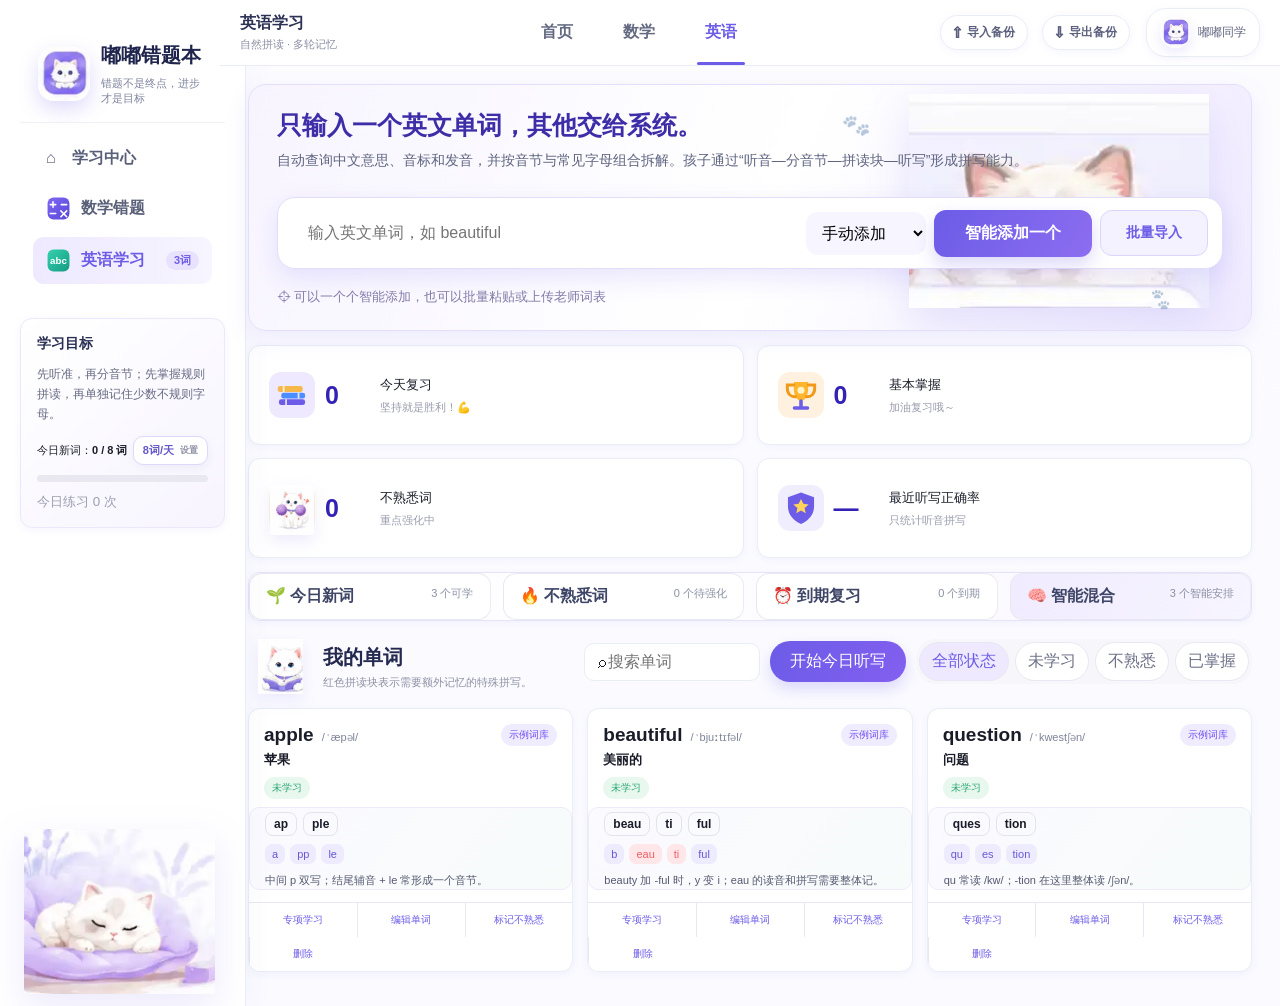
==== english.html @ 7cf71c7b "Load final reliability fixes on English page" ====
<!DOCTYPE html>
<html lang="zh-CN">
<head>
  <meta charset="UTF-8">
  <meta name="viewport" content="width=device-width,initial-scale=1,viewport-fit=cover">
  <meta name="theme-color" content="#6C5CE7">
  <meta name="application-name" content="嘟嘟错题本">
  <meta name="apple-mobile-web-app-capable" content="yes">
  <meta name="apple-mobile-web-app-title" content="嘟嘟错题本">
  <title>嘟嘟错题本 · 英语学习</title>
  <link rel="icon" type="image/svg+xml" href="assets/app-icon.svg">
  <link rel="icon" type="image/png" sizes="512x512" href="assets/app-icon-512.png">
  <link rel="apple-touch-icon" href="apple-touch-icon.png">
  <link rel="manifest" href="site.webmanifest">
  <link rel="stylesheet" href="english.css">
  <link rel="stylesheet" href="brand.css">
  <link rel="stylesheet" href="workflow.css">
  <link rel="stylesheet" href="data-transfer.css">
  <link rel="stylesheet" href="responsive.css">
  <link rel="stylesheet" href="profile.css">
  <link rel="stylesheet" href="reliability.css">
</head>
<body>
<div class="eng-shell">
  <aside class="eng-side">
    <a class="eng-brand" href="index.html"><img src="assets/brand-logo-brand.svg" alt="嘟嘟错题本"><div><h1>嘟嘟错题本</h1><p>错题不是终点，进步才是目标</p></div></a>
    <nav class="module-nav" aria-label="学习模块"><a href="index.html">⌂　学习中心</a><a href="math.html"><img src="assets/icon-math.svg" alt="">数学错题</a><a class="on" href="english.html"><img src="assets/icon-english.svg" alt="">英语学习 <b id="sideCount">0词</b></a></nav>
    <div class="goal"><h3>学习目标</h3><p>先听准，再分音节；先掌握规则拼读，再单独记住少数不规则字母。</p><div class="goal-line"><span>今日新词：<b id="goalProgress">0 / 8 词</b></span><button class="goal-setting-btn" type="button" data-profile-trigger onclick="openProfileSettings()"><b data-english-daily-goal>8词/天</b><small>设置</small></button><input type="hidden" id="dailyLimit" value="8"></div><div class="goal-bar"><i id="todayBar"></i></div><small id="todayProgress">今日练习 0 次</small></div>
    <img class="eng-side-cat" src="assets/cats/side-sleep.svg" alt="陪伴学习的小猫">
  </aside>

  <main class="eng-main">
    <header class="eng-top eng-top-simple">
      <div class="eng-page-title"><b>英语学习</b><span>自然拼读 · 多轮记忆</span></div>
      <nav class="eng-mobile-nav" aria-label="移动端学习模块"><a href="index.html">首页</a><a href="math.html">数学</a><a class="on" href="english.html">英语</a></nav>
      <div class="top-data-tools" aria-label="英语数据管理"><button class="data-tool-btn" type="button" onclick="openEnglishBackupImport()" title="导入英语学习备份"><i>⇧</i><span>导入备份</span></button><button class="data-tool-btn" type="button" onclick="exportEnglishData()" title="导出英语学习备份"><i>⇩</i><span>导出备份</span></button><button class="eng-profile" type="button" data-profile-trigger onclick="openProfileSettings()"><img src="assets/brand-logo-brand.svg" alt=""><span data-user-name>嘟嘟同学</span></button></div>
    </header>

    <div class="eng-content">
      <section class="eng-hero"><div><h2>只输入一个英文单词，其他交给系统。</h2><p>自动查询中文意思、音标和发音，并按音节与常见字母组合拆解。孩子通过“听音—分音节—拼读块—听写”形成拼写能力。</p><div class="eng-add"><input id="wordInput" autocomplete="off" autocapitalize="none" spellcheck="false" placeholder="输入英文单词，如 beautiful" onkeydown="if(event.key==='Enter')lookupWord()"><select id="sourceInput"><option>手动添加</option><option>课本</option><option>老师词表</option><option>英语错题</option></select><button id="lookupBtn" onclick="lookupWord()">智能添加一个</button><button class="batch-open-btn" type="button" onclick="openEnglishBatchImport()">批量导入</button></div><small>⌖ 可以一个个智能添加，也可以批量粘贴或上传老师词表</small></div><img src="assets/cats/english-study.svg" alt="戴耳机学习英语的小猫"></section>
      <section class="eng-stats"><div><strong><img src="assets/icon-books.svg" alt=""></strong><b id="dueCount">0</b><span>今天复习<small>坚持就是胜利！💪</small></span></div><div><strong class="orange"><img src="assets/icon-trophy.svg" alt=""></strong><b id="masteredCount">0</b><span>基本掌握<small>加油复习哦～</small></span></div><div><strong class="star"><img src="assets/cats/cheer.svg" alt=""></strong><b id="weakCount">0</b><span>不熟悉词<small>重点强化中</small></span></div><div><strong class="chart"><img src="assets/icon-shield.svg" alt=""></strong><b id="recentAccuracy">—</b><span>最近听写正确率<small>只统计听音拼写</small></span></div><span hidden id="newCount"></span><span hidden id="streakCount"></span></section>
      <section class="mode-strip"><button onclick="startMode('new')"><b>🌱 今日新词</b><span id="newModeCount">0 个可学</span></button><button onclick="startMode('weak')"><b>🔥 不熟悉词</b><span id="weakModeCount">0 个待强化</span></button><button onclick="startMode('due')"><b>⏰ 到期复习</b><span id="dueModeCount">0 个到期</span></button><button class="mix" onclick="startMode('mix')"><b>🧠 智能混合</b><span id="mixModeCount">智能安排</span></button></section>
      <section class="words-head"><div class="words-title"><img src="assets/cats/cat-book.svg" alt=""><div><h2>我的单词</h2><p>红色拼读块表示需要额外记忆的特殊拼写。</p></div></div><div class="word-tools"><div class="search">⌕<input id="searchInput" placeholder="搜索单词" oninput="render()"></div><button class="dictation" onclick="startMode('mix')">开始今日听写</button><div class="filters"><button class="filter-btn on" onclick="setFilter('all',this)">全部状态</button><button class="filter-btn" onclick="setFilter('new',this)">未学习</button><button class="filter-btn" onclick="setFilter('weak',this)">不熟悉</button><button class="filter-btn" onclick="setFilter('master',this)">已掌握</button></div></div></section>
      <div class="cards" id="wordCards"></div>
    </div>
  </main>
</div>
<div class="lookup" id="lookupSheet" onclick="if(event.target===this)closeLookup()"><section class="sheet"><div class="sheet-head"><h2>自动识别结果</h2><button class="close" aria-label="关闭" onclick="closeLookup()">✕</button></div><div class="sheet-body" id="lookupBody"></div></section></div>
<div class="study" id="studyPage"><div class="study-top"><button class="ghost" onclick="confirmExitStudy()">返回</button><div class="study-title" id="studyTitle">单词学习</div><div class="progress"><i id="progressBar"></i></div><span id="counter"></span></div><div class="study-body"><div class="flash"><div class="phase" id="phaseLabel"></div><div id="activityArea"></div></div></div></div>
<div class="toast" id="toast"></div>
<script src="english-core.js"></script>
<script src="english-actions.js"></script>
<script src="data-transfer.js"></script>
<script src="profile-progress.js"></script>
<script src="reliability.js"></script>
<script src="reliability-fixes.js"></script>
</body>
</html>
---- english.css ----
:root{--purple:#704ff1;--purple2:#9b83ff;--green:#30b889;--green2:#1b9e77;--ink:#25254b;--muted:#898da4;--line:#e8e8f2;--red:#ff6c75;--orange:#f6a23e;--bg:#fbfbff;--font:-apple-system,BlinkMacSystemFont,"SF Pro Text","PingFang SC","Microsoft YaHei",sans-serif}*{box-sizing:border-box}html,body{margin:0;height:100%;font-family:var(--font);color:var(--ink);background:white}button,input,select{font:inherit}.eng-shell{height:100%;display:grid;grid-template-columns:275px 1fr}.eng-side{border-right:1px solid var(--line);padding:22px 20px;position:relative;overflow:hidden}.eng-brand{display:flex;align-items:center;gap:13px;text-decoration:none;color:inherit;padding-bottom:22px;border-bottom:1px solid var(--line)}.eng-brand img{width:58px;height:58px;border-radius:15px}.eng-brand h1{font-size:21px;margin:0}.eng-brand p{font-size:10px;color:var(--muted);margin:7px 0 0}.side-label{font-size:11px;color:#9a9dae;margin:22px 10px 10px}.side-link,.side-sub{display:flex;align-items:center;gap:9px;text-decoration:none;color:#484c68;border-radius:13px;padding:12px 13px;margin-bottom:4px}.side-sub i{width:12px;height:12px;border-radius:50%;background:#7657ef}.side-sub.on{background:linear-gradient(100deg,#f0ecff,#e7e3ff);color:var(--purple);font-weight:700}.side-sub b{margin-left:auto;font-size:11px;font-weight:500}.goal{margin-top:20px;border:1px solid #ebe9f8;border-radius:18px;padding:16px;background:linear-gradient(145deg,#fff,#f7f4ff)}.goal h3{font-size:14px;margin:0 0 8px}.goal p{font-size:12px;line-height:1.65;color:#676b84}.goal-line{display:flex;align-items:center;justify-content:space-between;font-size:11px}.goal-line select{border:0;background:transparent;color:var(--purple);font-size:11px}.goal-bar{height:7px;background:#ebe9f7;border-radius:9px;overflow:hidden;margin:10px 0}.goal-bar i{display:block;height:100%;background:linear-gradient(90deg,var(--purple),#8d6af0)}.goal small{color:#9b9eb0}.eng-side-cat{position:absolute;left:0;bottom:0;width:275px}.eng-main{min-width:0;display:flex;flex-direction:column}.eng-top{height:64px;border-bottom:1px solid var(--line);display:flex;align-items:center;justify-content:space-between;padding:0 28px}.eng-top nav{display:flex;gap:34px;height:100%}.eng-top nav a{display:flex;align-items:center;color:#555975;position:relative}.eng-top nav a.on{color:var(--purple);font-weight:700}.eng-top nav a.on:after{content:"";position:absolute;left:0;right:0;bottom:0;height:3px;background:var(--purple)}.eng-top>div{display:flex;align-items:center;gap:18px;color:#646982;font-size:12px}.eng-top>div>a,.eng-top>div>button,.eng-profile{border:1px solid var(--line);background:white;border-radius:17px;padding:8px 13px;text-decoration:none;color:inherit}.eng-profile{display:flex;align-items:center;gap:7px}.eng-profile img{width:28px;height:28px;border-radius:50%}.eng-content{padding:22px 32px 30px;overflow:auto}.eng-hero{min-height:235px;border:1px solid #dfdbfb;border-radius:17px;background:linear-gradient(110deg,#fbfaff,#f0ecff);padding:28px 35px;position:relative;overflow:hidden}.eng-hero>div{position:relative;z-index:2}.eng-hero h2{color:#3b2fae;font-size:22px;margin:0 0 10px}.eng-hero p{color:#625f8a;font-size:13px;margin:0}.eng-hero>img{position:absolute;right:0;top:0;height:100%;width:37%;object-fit:cover}.eng-add{margin:27px 70px 18px 0;height:72px;background:white;border-radius:18px;box-shadow:0 10px 25px rgba(87,65,179,.12);display:grid;grid-template-columns:1fr 140px 190px;align-items:center;padding:10px 14px}.eng-add input{border:0;outline:0;padding:0 16px;font-size:16px}.eng-add select{border:0;background:#f8f6ff;border-radius:12px;padding:12px}.eng-add button{border:0;background:linear-gradient(90deg,var(--purple),#8b57ec);color:white;border-radius:14px;padding:13px 16px;font-weight:700;font-size:16px}.eng-hero small{color:#78779d}.eng-stats{display:grid;grid-template-columns:repeat(4,1fr);gap:18px;margin:18px 0}.eng-stats>div{border:1px solid var(--line);border-radius:17px;height:100px;display:grid;grid-template-columns:56px 55px 1fr;align-items:center;padding:15px 20px}.eng-stats strong{width:46px;height:46px;border-radius:13px;background:#eeeaff;color:var(--purple);display:grid;place-items:center;font-size:23px}.eng-stats strong.orange{background:#fff2de;color:#ee9a2d}.eng-stats strong.star{background:#fff5dc;color:#ffb630}.eng-stats strong.chart{background:#efecff;color:#7259e9}.eng-stats b{font-size:25px}.eng-stats span{font-size:13px}.eng-stats small{display:block;color:#999cad;margin-top:7px}.mode-strip{display:grid;grid-template-columns:repeat(4,1fr);gap:12px;margin-bottom:18px}.mode-strip button{border:1px solid var(--line);background:white;border-radius:13px;padding:12px 16px;display:flex;justify-content:space-between;color:#52566f}.mode-strip button.mix{background:linear-gradient(90deg,#7354ee,#956ce9);color:white}.mode-strip span{font-size:11px}.words-head{display:flex;align-items:end;justify-content:space-between;margin-bottom:14px}.words-head h2{font-size:20px;margin:0}.words-head p{font-size:11px;color:#8d91a3}.word-tools{display:flex;align-items:center;gap:10px}.search{border:1px solid var(--line);border-radius:16px;padding:8px 13px}.search input{border:0;outline:0;width:140px}.dictation{border:0;background:linear-gradient(90deg,var(--purple),#8d5ce9);color:white;border-radius:17px;padding:10px 20px}.filters{display:flex;gap:6px}.filter-btn{border:1px solid var(--line);background:white;border-radius:15px;padding:8px 12px;color:#6d7188}.filter-btn.on{color:var(--purple);background:#f3efff}.cards{display:grid;grid-template-columns:repeat(4,minmax(245px,1fr));gap:14px}.card{border:1px solid var(--line);border-radius:16px;background:white;overflow:hidden;min-height:248px}.card-head{display:flex;gap:10px;padding:15px 15px 8px}.grow{flex:1}.word{display:inline;font-size:19px;font-weight:780}.phonetic{display:inline;margin-left:8px;color:#7e8398;font-size:11px}.meaning{font-size:13px;font-weight:650;margin-top:5px}.status{display:inline-block;margin-top:8px;padding:4px 8px;border-radius:9px;font-size:10px}.status.new,.status.review{background:#e8f8ef;color:#28a66f}.status.weak{background:#ffe9ec;color:#f25766}.status.master{background:#eeeaff;color:var(--purple)}.source{font-size:10px;color:var(--purple);background:#f0ecff;padding:4px 8px;border-radius:10px;height:max-content}.skill{padding:0 15px}.skill-title{display:none}.syllables{display:flex;gap:6px;margin:4px 0}.syl{border:1px solid #e2e3ec;border-radius:7px;padding:4px 8px;font-size:12px;font-weight:650}.patterns{display:flex;flex-wrap:wrap;gap:5px;margin:8px 0}.pattern{padding:4px 7px;border-radius:7px;background:#eeebff;color:#6559d7;font-size:11px}.pattern.irregular{background:#ffe7e9;color:#f05d66}.tip{font-size:11px;line-height:1.55;color:#555a70}.card-meta{display:none}.mastery-line{display:none}.actions{display:grid;grid-template-columns:1fr 1fr 1fr;border-top:1px solid var(--line);margin-top:12px}.actions button{border:0;background:white;padding:10px 3px;color:#6253d8;font-size:10px}.actions button:nth-child(3){display:none}.actions button+button{border-left:1px solid var(--line)}.empty{grid-column:1/-1;padding:70px;text-align:center;color:#979aaa}.lookup,.study{display:none;position:fixed;inset:0;background:rgba(31,27,63,.36);z-index:100}.lookup.open{display:flex;align-items:flex-end;justify-content:center}.sheet{width:min(720px,100%);max-height:92vh;background:white;border-radius:22px 22px 0 0;overflow:hidden}.sheet-head,.study-top{display:flex;align-items:center;gap:12px;padding:15px 20px;border-bottom:1px solid var(--line)}.sheet-head h2,.study-title{flex:1}.close,.ghost{border:0;background:#f1f1f6;border-radius:10px;padding:8px 12px}.sheet-body{padding:20px;overflow:auto;max-height:82vh}.loading{text-align:center;padding:45px}.spinner{width:34px;height:34px;border:3px solid #eee;border-top-color:var(--purple);border-radius:50%;margin:auto;animation:spin .8s linear infinite}@keyframes spin{to{transform:rotate(360deg)}}.preview-top{display:flex;align-items:start}.preview-word{font-size:35px;font-weight:800}.preview-phon{color:#8c90a2}.audio-btn{margin-left:auto;border:0;background:#eaf8f2;color:var(--green2);border-radius:12px;padding:10px 13px}.field{margin-top:14px}.field label{font-size:12px;color:#777c91;display:block;margin-bottom:6px}.field input{width:100%;border:1px solid var(--line);border-radius:10px;padding:11px}.analysis-box,.train-box{background:#f3faf7;border-radius:14px;padding:14px;margin-top:14px}.analysis-row{margin-top:7px}.warning{background:#fff4df;color:#8d641d;border-radius:10px;padding:11px;margin-top:12px}.save,.primary{border:0;background:linear-gradient(90deg,var(--purple),#8e62e9);color:white;border-radius:12px;padding:12px 18px}.sheet .save{width:100%;margin-top:15px}.study.open{display:flex;flex-direction:column;background:linear-gradient(#fafaff,#f3f1ff)}.progress{height:7px;background:#ecebf4;border-radius:8px;overflow:hidden;max-width:260px;flex:1}.progress i{display:block;height:100%;background:var(--purple)}.study-body{flex:1;display:grid;place-items:center;overflow:auto;padding:20px}.flash{width:min(720px,100%);background:white;border-radius:22px;padding:30px;text-align:center}.phase{color:var(--purple);font-size:12px;font-weight:700}.big-word{font-size:48px;font-weight:800}.study-phon{color:#888da0}.big-meaning{font-size:22px;font-weight:700;margin:10px}.play{border:0;background:#eaf8f2;color:var(--green2);border-radius:13px;padding:11px 15px}.syl-large{display:flex;justify-content:center;gap:8px;margin:18px}.syl-large span,.unit{padding:8px 12px;border-radius:10px;background:#efecff;color:#6355d9;border:0}.choice-grid,.summary-grid{display:grid;grid-template-columns:repeat(2,1fr);gap:10px;margin:20px}.choice{border:1px solid var(--line);background:white;border-radius:12px;padding:13px}.choice.good{background:#e9f8ef}.choice.bad{background:#ffe9eb}.activity-actions{display:flex;justify-content:center;gap:10px;margin-top:16px}.build-target{min-height:55px;border:1px dashed #d7d5eb;border-radius:12px;display:flex;align-items:center;justify-content:center;gap:6px;margin:18px}.unit.used{opacity:.35}.spell-input{width:min(420px,100%);border:1px solid var(--line);border-radius:12px;padding:13px;text-align:center;font-size:20px}.feedback{margin-top:18px;border-radius:13px;padding:14px}.feedback.good{background:#eaf8f0}.feedback.bad{background:#ffecee}.diff{display:flex;justify-content:center;gap:4px;margin:12px}.letter{width:30px;height:34px;border-radius:7px;background:#eaf8f0;display:grid;place-items:center}.letter.bad{background:#ffe5e8;color:#e95560}.summary-item{background:#f7f6ff;border-radius:14px;padding:18px}.summary-item b{display:block;font-size:28px}.toast{position:fixed;left:50%;bottom:28px;transform:translateX(-50%);background:#25243d;color:white;border-radius:20px;padding:10px 17px;opacity:0;pointer-events:none;z-index:200;transition:.2s}.toast.show{opacity:1}@media(max-width:1200px){.eng-shell{grid-template-columns:220px 1fr}.cards{grid-template-columns:repeat(3,1fr)}.eng-stats{grid-template-columns:repeat(2,1fr)}.eng-add{margin-right:0}.mode-strip{grid-template-columns:repeat(2,1fr)}}@media(max-width:780px){.eng-shell{display:block}.eng-side{display:none}.eng-top{padding:0 12px;overflow:auto}.eng-top>div>span,.eng-profile{display:none}.eng-content{padding:12px}.eng-hero{padding:20px;min-height:270px}.eng-hero>img{opacity:.35;width:70%}.eng-add{grid-template-columns:1fr;gap:8px;height:auto;padding:10px;margin-top:20px}.eng-add input,.eng-add select,.eng-add button{padding:12px}.eng-stats,.mode-strip{grid-template-columns:1fr 1fr;gap:8px}.words-head{align-items:flex-start;flex-direction:column}.word-tools{width:100%;flex-wrap:wrap}.cards{grid-template-columns:1fr}.filters{overflow:auto}.filter-btn{white-space:nowrap}}
---- brand.css ----
@import url('brand-core.css');
@import url('brand-home.css');
@import url('brand-math.css');
@import url('brand-english.css');
@import url('responsive.css');
---- workflow.css ----
/* Functional module navigation */
.module-nav{padding:14px 0!important;display:grid;gap:5px}.module-nav a{display:flex!important;align-items:center!important;gap:10px!important;padding:11px 13px!important;border-radius:11px!important;text-decoration:none!important;color:#596078!important;font-weight:700!important}.module-nav a img{width:25px!important;height:25px!important;box-shadow:none!important;border-radius:8px!important}.module-nav a.on{background:linear-gradient(90deg,#eee9ff,#f7f5ff)!important;color:var(--brand)!important}.module-nav a b{margin-left:auto;background:#e8e2ff;color:var(--brand);border-radius:14px;padding:2px 8px;font-size:11px}.eng-side .module-nav{padding:14px 13px!important}.eng-top nav a{text-decoration:none;padding:21px 8px;position:relative}.eng-profile{cursor:default}.eng-top>div{gap:14px!important}

/* Math-only sidebar and page header */
.side-summary{border:1px solid var(--border);border-radius:12px;background:#fff;padding:13px;margin-top:4px;box-shadow:var(--card-shadow)}.side-summary h3{font-size:14px;margin:0 0 6px}.side-summary>p{font-size:11px;color:var(--muted);line-height:1.55;margin:0 0 10px}.side-summary>div{display:flex;justify-content:space-between;font-size:11px;padding-top:7px}.side-summary b{color:var(--brand)}
.page-heading{display:flex;align-items:baseline;gap:12px}.page-heading b{font-size:18px;color:#252a50}.page-heading span{font-size:12px;color:var(--muted)}.top-profile{display:flex;align-items:center;gap:8px;border:1px solid var(--border);background:white;border-radius:20px;padding:6px 13px;font-weight:650}.top-profile img{width:31px;height:31px;border-radius:50%}.mobile-module-nav{display:none}

/* Real quick actions */
.quick-actions{grid-template-columns:repeat(4,1fr) 1.25fr!important}.challenge{display:flex;align-items:center;justify-content:center;gap:8px;text-align:left!important;padding-left:10px!important}.challenge img{position:static!important;width:54px!important;height:54px!important}.challenge b{color:var(--brand);font-size:16px!important}

/* Selectable question cards */
.q-check-wrap{width:19px;height:19px;display:block;position:relative;flex:0 0 auto}.q-check-wrap input{position:absolute;opacity:0}.q-check-wrap span{display:block;width:19px;height:19px;border:1.5px solid #d4d6e4;border-radius:5px;background:#fff}.q-check-wrap input:checked+span{background:var(--brand);border-color:var(--brand)}.q-check-wrap input:checked+span:after{content:'✓';display:grid;place-items:center;color:white;font-size:12px;height:100%}.q-card.selected{border-color:#a899ff!important;box-shadow:0 0 0 3px rgba(108,92,231,.10),var(--module-shadow)!important}.muted-pill{color:#8c90a4!important;background:#f3f4f8!important}.q-answer-preview{background:#f8f7fd;border-radius:9px;padding:8px 10px;color:#666b82;font-size:11px;line-height:1.55;margin:-5px 0 9px}.q-actions button:first-child{font-weight:700}

/* Batch management */
.batch-bar{display:none;grid-template-columns:minmax(170px,1fr) auto 155px auto auto auto auto;gap:8px;align-items:center;border:1px solid #dcd5ff;background:linear-gradient(90deg,#f5f2ff,#fff);border-radius:13px;padding:10px 12px;margin:0 0 13px;box-shadow:var(--card-shadow)}.batch-bar.show{display:grid}.batch-bar>div b,.batch-bar>div span{display:block}.batch-bar>div b{color:var(--brand);font-size:14px}.batch-bar>div span{color:var(--muted);font-size:10px;margin-top:3px}.batch-bar button,.batch-bar select{border:1px solid var(--border);background:white;border-radius:9px;padding:8px 10px;color:#555b75;font-size:11px}.batch-bar .danger{color:var(--danger);border-color:#ffd5d5}.batch-bar .ghost{color:#777b90}

/* Dialogs and paper builder */
.modal header>div h2{margin:0}.modal header>div p{margin:5px 0 0;color:var(--muted);font-size:12px}.compact-modal{width:min(500px,92vw)}.check-label{display:flex!important;align-items:center;gap:9px}.check-label input{width:auto!important;margin:0!important}.paper-source-note{font-size:12px;color:var(--muted);background:#f7f5ff;border-radius:9px;padding:9px;margin-top:12px}.paper-overlay{overflow:auto;align-items:flex-start!important;padding:20px}.paper-shell{width:min(920px,96vw);margin:auto}.paper-actions{position:sticky;top:0;z-index:2;display:flex;justify-content:flex-end;gap:8px;padding:10px;background:rgba(245,243,255,.92);backdrop-filter:blur(12px);border-radius:12px;margin-bottom:10px}.paper-actions button{border:0;border-radius:9px;padding:10px 16px;background:white;color:var(--brand);font-weight:700}.paper-actions button:last-child{background:var(--brand);color:white}.paper-content{background:white;min-height:1120px;padding:58px 70px;box-shadow:0 20px 60px rgba(25,22,55,.2);color:#151515}.paper-title{text-align:center;border-bottom:2px solid #222;padding-bottom:18px}.paper-title h1{font-size:28px;margin:0 0 24px}.paper-title>div{display:flex;justify-content:space-between;font-size:14px}.paper-question-list article{padding:20px 0;page-break-inside:avoid}.paper-question-list h3{font-size:16px;line-height:1.7;margin:0}.paper-question-list small{color:#777}.answer-space{height:96px;border-bottom:1px dashed #bbb}.paper-answers{border-top:2px solid #222;margin-top:24px;padding-top:20px;page-break-before:always}.paper-answers article{padding:10px 0;line-height:1.7}.paper-answers small{display:block;color:#777;margin-left:24px}

@media(max-width:1180px){.batch-bar{grid-template-columns:repeat(3,minmax(0,1fr))}.batch-bar>div{grid-column:1/-1}.batch-bar button,.batch-bar select{width:100%}}
@media(max-width:820px){
  .side{display:none!important}.app-shell{display:block!important}.math-main{margin-left:0!important}.math-top{display:flex!important;justify-content:space-between!important;gap:8px!important}.page-heading span{display:none}.mobile-module-nav{display:flex;align-items:center;gap:3px;background:#f4f1ff;border-radius:18px;padding:3px}.mobile-module-nav a{text-decoration:none;color:#74798f;border-radius:15px;padding:6px 10px;font-size:12px;font-weight:700}.mobile-module-nav a.on{background:white;color:var(--brand);box-shadow:var(--card-shadow)}.top-profile{padding:4px 8px;font-size:0}.top-profile img{width:30px;height:30px}.quick-actions{grid-template-columns:repeat(2,1fr)!important}.batch-bar{grid-template-columns:1fr 1fr}.batch-bar>div{grid-column:1/-1}.paper-content{padding:35px 24px}.paper-title>div{gap:10px;font-size:11px}
  .eng-top nav a{display:block!important;padding:17px 7px!important;font-size:12px!important}.eng-top nav{gap:2px!important}
}
@media print{body.printing-paper .app-shell,body.printing-paper .overlay:not(#paperOverlay),body.printing-paper .paper-actions,body.printing-paper .toast{display:none!important}body.printing-paper #paperOverlay{display:block!important;position:static!important;background:white!important;padding:0!important}body.printing-paper .paper-shell{width:100%!important}body.printing-paper .paper-content{box-shadow:none!important;min-height:auto!important;padding:15mm!important}.paper-question-list article{page-break-inside:avoid}}
---- data-transfer.css ----
/* Local data import, export and batch vocabulary tools */
.top-data-tools{display:flex;align-items:center;gap:8px!important}.top-data-tools .data-tool-btn{display:inline-flex;align-items:center;justify-content:center;gap:6px;border:1px solid var(--border,var(--line))!important;background:#fff!important;color:#5d6180!important;border-radius:999px!important;padding:8px 12px!important;font-size:12px!important;font-weight:700!important;box-shadow:var(--card-shadow,0 3px 10px rgba(50,45,90,.07))!important;cursor:pointer}.top-data-tools .data-tool-btn:hover{color:var(--brand,var(--purple))!important;border-color:#cfc7f7!important;background:#faf8ff!important}.top-data-tools .data-tool-btn i{font-style:normal;font-size:15px;line-height:1}.top-data-tools .top-profile,.top-data-tools .eng-profile{margin-left:2px}.eng-top-simple .eng-page-title{display:flex;flex-direction:column;align-items:flex-start!important;gap:3px!important}.eng-page-title b{font-size:16px;color:#2d3255}.eng-page-title span{font-size:11px;color:#8b8fa4}.eng-mobile-nav{display:none}.eng-add{grid-template-columns:minmax(220px,1fr) 125px 178px 112px!important;gap:8px!important}.eng-add .batch-open-btn{border:1px solid #dcd5fb!important;background:#f5f2ff!important;color:var(--brand,var(--purple))!important;box-shadow:none!important;font-size:14px!important}.eng-add .batch-open-btn:hover{background:#ece7ff!important}.data-overlay{display:none;position:fixed;inset:0;z-index:300;background:rgba(26,22,59,.42);backdrop-filter:blur(7px);align-items:center;justify-content:center;padding:18px}.data-overlay.open{display:flex}.data-modal-open{overflow:hidden}.data-modal{width:min(620px,96vw);max-height:min(88vh,760px);overflow:hidden;background:#fff;border:1px solid #e5e1f7;border-radius:20px;box-shadow:0 28px 90px rgba(35,29,78,.25);display:flex;flex-direction:column}.data-modal>header{display:flex;align-items:flex-start;justify-content:space-between;gap:18px;padding:20px 22px 16px;border-bottom:1px solid #eeeef5}.data-modal h2{margin:0;color:#292e52;font-size:20px}.data-modal header p{margin:5px 0 0;color:#8a8ea3;font-size:12px;line-height:1.55}.data-close{border:0;background:#f2f1f7;color:#666b80;border-radius:10px;width:34px;height:34px;font-size:22px;cursor:pointer}.data-modal-body{padding:20px 22px 22px;overflow:auto}.data-note,.data-format{border:1px solid #e7e2fa;background:linear-gradient(120deg,#fbfaff,#f5f2ff);border-radius:12px;padding:12px 14px;color:#62677f;font-size:12px;line-height:1.65;margin-bottom:14px}.data-note b,.data-format b{color:#454a69}.data-format{display:flex;align-items:center;flex-wrap:wrap;gap:7px}.data-format code{background:#fff;border:1px solid #e4e2ed;border-radius:7px;padding:4px 7px;color:#6154c8;font-family:ui-monospace,SFMono-Regular,Menlo,monospace}.data-file{display:flex;align-items:center;justify-content:space-between;gap:12px;border:1px dashed #cfc6f7;background:#fcfbff;border-radius:13px;padding:15px;margin:12px 0;cursor:pointer;color:#5d6180;font-size:13px;font-weight:700}.data-file input{max-width:245px;font-size:12px}.data-mode{display:grid;grid-template-columns:1fr 1fr;gap:10px;margin:14px 0}.data-mode label{display:flex;align-items:flex-start;gap:9px;border:1px solid #e3e3ed;border-radius:12px;padding:12px;cursor:pointer;background:#fff}.data-mode label:has(input:checked){border-color:#b9abf8;background:#f7f4ff;box-shadow:0 0 0 3px rgba(108,92,231,.07)}.data-mode input{margin-top:3px}.data-mode b,.data-check b{display:block;font-size:13px;color:#404562}.data-mode small,.data-check small{display:block;margin-top:4px;color:#9296a8;font-size:11px;line-height:1.5}.data-status{min-height:40px;border-radius:10px;background:#f5f5f8;color:#777b90;padding:11px 12px;font-size:12px;line-height:1.5}.data-status.error{background:#fff0f1;color:#c74c59}.data-status.warning{background:#fff7e8;color:#8d681f}.data-footer{display:flex;justify-content:flex-end;gap:9px;margin-top:16px}.data-footer button{border-radius:10px;padding:10px 18px;font-size:13px;font-weight:700;cursor:pointer}.data-secondary{border:1px solid #dedee8;background:#fff;color:#686c82}.data-primary{border:0;background:linear-gradient(120deg,var(--brand,var(--purple)),#8a69ef);color:#fff;box-shadow:0 7px 16px rgba(108,92,231,.2)}.data-primary:disabled{opacity:.58;cursor:wait}.batch-textarea{width:100%;resize:vertical;min-height:210px;border:1px solid #dedee9;border-radius:12px;padding:13px;outline:0;font:13px/1.65 ui-monospace,SFMono-Regular,Menlo,"PingFang SC",monospace;color:#3f435e}.batch-textarea:focus{border-color:#ac9cf7;box-shadow:0 0 0 3px rgba(108,92,231,.09)}.data-grid{display:grid;grid-template-columns:1fr 1fr;gap:10px;margin-top:12px}.data-grid label{font-size:11px;color:#7c8096}.data-grid select{display:block;width:100%;margin-top:6px;border:1px solid #dedee9;border-radius:10px;background:#fff;padding:10px;color:#52566e}.data-check{display:flex;align-items:flex-start;gap:9px;margin:14px 0;border:1px solid #e4e0f8;background:#faf8ff;border-radius:12px;padding:12px}.data-check input{margin-top:3px}
@media(max-width:1050px){.eng-add{grid-template-columns:minmax(180px,1fr) 115px 150px 104px!important}.top-data-tools .data-tool-btn{padding:8px 10px!important}}
@media(max-width:820px){.top-data-tools{gap:5px!important}.top-data-tools .data-tool-btn{width:35px;height:35px;padding:0!important;border-radius:10px!important}.top-data-tools .data-tool-btn span{display:none}.top-data-tools .top-profile{font-size:0!important;padding:3px 5px!important}.math-top .page-heading{display:none}.eng-top-simple{padding:0 10px!important;gap:6px}.eng-page-title{display:none!important}.eng-mobile-nav{display:flex;align-items:center;gap:3px;background:#f4f1ff;border-radius:18px;padding:3px}.eng-mobile-nav a{text-decoration:none;color:#74798f;border-radius:15px;padding:6px 9px;font-size:11px;font-weight:700}.eng-mobile-nav a.on{background:#fff;color:var(--brand,var(--purple));box-shadow:0 3px 9px rgba(50,45,90,.08)}.eng-add{grid-template-columns:1fr 1fr!important;height:auto!important;gap:8px!important}.eng-add input,.eng-add select{grid-column:1/-1}.eng-add button{font-size:13px!important;min-height:43px}.data-overlay{padding:8px;align-items:flex-end}.data-modal{width:100%;max-height:92vh;border-radius:18px 18px 0 0}.data-modal>header{padding:17px 17px 13px}.data-modal-body{padding:16px}.data-mode,.data-grid{grid-template-columns:1fr}.data-file{align-items:flex-start;flex-direction:column}.data-file input{max-width:100%;width:100%}.data-footer{position:sticky;bottom:-16px;background:#fff;padding:12px 0 2px}.batch-textarea{min-height:180px}}
---- responsive.css ----
/* Tablet and mobile responsive refinements */
:root{--safe-top:env(safe-area-inset-top,0px);--safe-bottom:env(safe-area-inset-bottom,0px)}
html{-webkit-text-size-adjust:100%}body{overscroll-behavior-y:none}button,a,select,input,textarea{-webkit-tap-highlight-color:transparent}button,a{touch-action:manipulation}

/* ---------- shared tablet ---------- */
@media(max-width:1280px){
  .home-shell{padding:18px 20px 26px}.home-hero{height:225px}.hero-copy{padding-left:48px}.hero-copy h2{font-size:40px}.hero-art{width:58%}
  .subject-grid{grid-template-columns:1fr}.subject-card{height:250px;grid-template-columns:minmax(0,1.35fr) minmax(250px,.65fr)}
  .dashboard{grid-template-columns:1fr 1fr}.recent-card{grid-column:1/-1}.safe-note{margin:16px 0}

  .app-shell{grid-template-columns:215px minmax(0,1fr)}.math-content{padding:18px 20px 28px}.math-top{padding:0 20px}.stat-grid{grid-template-columns:repeat(3,minmax(0,1fr));gap:12px}.quick-actions{grid-template-columns:repeat(2,minmax(0,1fr))!important;height:auto}.quick-actions>button{min-height:70px;border-bottom:1px solid var(--line)}.challenge{min-height:70px;grid-column:1/-1}.filter-row{grid-template-columns:minmax(0,1fr) 130px 130px}.tabs,.search{grid-column:1/-1}.question-grid{grid-template-columns:repeat(2,minmax(0,1fr))}

  .eng-shell{grid-template-columns:220px minmax(0,1fr)}.eng-content{padding:18px 20px 28px}.eng-top{padding:0 20px}.eng-hero{padding:24px 28px}.eng-add{margin-right:0!important;grid-template-columns:minmax(0,1fr) 120px 158px 108px!important}.eng-stats{grid-template-columns:repeat(2,minmax(0,1fr));gap:12px}.cards{grid-template-columns:repeat(3,minmax(0,1fr));gap:12px}.words-head{align-items:flex-start;gap:12px}.word-tools{flex-wrap:wrap;justify-content:flex-end}
}

/* ---------- tablet portrait / compact landscape ---------- */
@media(max-width:1100px){
  .home-header{height:auto;min-height:64px}.brand img{width:54px;height:54px}.brand h1{font-size:24px}.brand p{font-size:12px}.home-hero{height:214px}.hero-feature{transform:scale(.9)}
  .subject-card{grid-template-columns:minmax(0,1.2fr) minmax(235px,.8fr);padding:22px 24px}.dashboard{grid-template-columns:1fr 1fr}.today-card{grid-column:1/-1}

  .side,.eng-side{display:none!important}.app-shell,.eng-shell{display:block!important;height:auto;min-height:100dvh}.math-main,.eng-main{min-height:100dvh}
  .math-top,.eng-top-simple{position:sticky;top:0;z-index:35;height:64px;padding-top:var(--safe-top)!important;background:rgba(255,255,255,.94);backdrop-filter:blur(18px);-webkit-backdrop-filter:blur(18px)}
  .mobile-module-nav,.eng-mobile-nav{display:flex!important;align-items:center;gap:3px;background:#f3f0ff;border-radius:18px;padding:3px;white-space:nowrap}.mobile-module-nav a,.eng-mobile-nav a{text-decoration:none;color:#74798f;border-radius:15px;padding:7px 12px;font-size:12px;font-weight:700}.mobile-module-nav a.on,.eng-mobile-nav a.on{background:#fff;color:var(--brand,var(--purple));box-shadow:0 3px 9px rgba(50,45,90,.09)}
  .math-content,.eng-content{height:auto;overflow:visible}.page-heading span{display:none}.top-profile,.eng-profile{font-size:0;padding:4px 6px!important}.top-profile img,.eng-profile img{width:30px;height:30px}
  .welcome{height:132px;padding-left:28px}.welcome img{width:42%;object-fit:contain}.welcome .speech{display:none}.welcome h2{font-size:20px}
  .filter-row{grid-template-columns:repeat(3,minmax(0,1fr))}.tabs,.search{grid-column:1/-1}.batch-bar.show{grid-template-columns:repeat(3,minmax(0,1fr))}.batch-bar>div{grid-column:1/-1}
  .eng-hero{min-height:220px}.eng-hero>img{width:32%;object-fit:contain}.eng-add{grid-template-columns:minmax(0,1fr) 120px 155px 108px!important}.cards{grid-template-columns:repeat(2,minmax(0,1fr))}.word-tools{width:100%;justify-content:flex-start}.search{flex:1}.search input{width:100%}
}

/* ---------- small tablet ---------- */
@media(max-width:820px){
  .home-shell{padding:12px 14px 22px}.home-header{margin-bottom:10px}.header-actions{gap:10px}.header-actions button{padding:10px 12px}.profile{padding-left:10px}.profile span{display:none}
  .home-hero{height:220px;border-radius:18px}.hero-copy{padding-left:28px;max-width:62%}.hero-copy h2{font-size:34px}.hero-copy p{font-size:15px}.handwrite{margin-top:20px;font-size:15px;letter-spacing:1px}.hero-art{width:65%;opacity:.58;object-fit:contain;object-position:right bottom}.hero-feature{display:none}
  .subject-card{height:auto;min-height:245px;grid-template-columns:minmax(0,1fr) 230px;padding:20px;border-radius:18px}.subject-title h3{font-size:22px}.subject-title p{font-size:13px}.subject-icon{width:62px;height:62px}.chips{margin:18px 0}.mini-preview,.word-preview{height:185px}
  .dashboard{grid-template-columns:1fr;gap:12px}.today-card,.recent-card{grid-column:auto}.dash-card{height:auto;min-height:154px}.safe-note{height:auto;min-height:54px;flex-wrap:wrap;padding:12px 16px}.safe-note span{width:100%;padding-left:40px}.left-cat,.right-cat{display:none}

  .math-top,.eng-top-simple{height:60px!important;padding-left:10px!important;padding-right:10px!important}.page-heading,.eng-page-title{display:none!important}.top-data-tools{margin-left:auto}.top-data-tools .data-tool-btn{width:38px;height:38px;padding:0!important;border-radius:11px!important}.top-data-tools .data-tool-btn span{display:none}.math-content,.eng-content{padding:12px 14px 24px}
  .welcome{height:122px;border-radius:13px;padding-left:20px}.welcome h2{font-size:18px;margin-bottom:7px}.welcome p{font-size:12px;max-width:58%}.welcome img{right:2px;width:42%;height:110%}
  .stat-grid{grid-template-columns:repeat(2,minmax(0,1fr));gap:9px;margin:12px 0}.stat{height:96px;padding:13px 15px}.stat b{font-size:23px}.stat strong{width:40px;height:40px;right:12px;top:27px}.stat-grid .stat:last-child{grid-column:1/-1}
  .quick-actions{grid-template-columns:repeat(2,minmax(0,1fr))!important;border-radius:13px}.quick-actions>button{min-height:68px;padding:8px}.quick-actions span{font-size:12px}.quick-actions small{font-size:10px}.challenge{grid-column:1/-1;min-height:60px}
  .filter-row{grid-template-columns:1fr 1fr;gap:8px;margin:12px 0}.tabs{grid-column:1/-1;width:100%;overflow-x:auto;scrollbar-width:none}.tabs::-webkit-scrollbar{display:none}.tabs button{flex:0 0 auto;min-height:42px;padding:10px 14px}.filter-row select{width:100%;min-height:44px}.search{grid-column:1/-1;min-height:44px}.batch-bar.show{grid-template-columns:1fr 1fr;position:sticky;top:66px;z-index:25}.batch-bar button,.batch-bar select{min-height:42px}.question-grid{grid-template-columns:repeat(2,minmax(0,1fr));gap:9px}.q-card{min-width:0}.q-actions button{min-height:42px}
  .draw-modal{width:100vw;height:100dvh;max-height:none;border-radius:0;padding:10px;padding-top:calc(10px + var(--safe-top));padding-bottom:calc(10px + var(--safe-bottom))}.draw-modal header{gap:8px}.draw-modal header h2{font-size:16px}.draw-modal header div{overflow-x:auto}.draw-modal header button{flex:0 0 auto}.paper-overlay{padding:8px}.paper-content{padding:30px 20px;min-height:900px}.paper-title h1{font-size:22px}

  .eng-hero{min-height:260px;padding:20px;border-radius:15px}.eng-hero h2{font-size:20px;max-width:75%}.eng-hero p{font-size:12px;line-height:1.6;max-width:72%}.eng-hero>img{width:42%;opacity:.52}.eng-add{grid-template-columns:1fr 1fr!important;gap:8px!important;margin-top:18px!important}.eng-add input,.eng-add select{grid-column:1/-1;min-height:46px}.eng-add button{min-height:44px!important}.eng-stats,.mode-strip{grid-template-columns:1fr 1fr;gap:8px}.eng-stats>div{height:88px;padding:12px;grid-template-columns:43px 48px 1fr}.eng-stats strong{width:38px;height:38px}.eng-stats b{font-size:22px}.mode-strip button{min-height:58px;padding:10px 12px;align-items:center}.words-head{flex-direction:column;align-items:stretch}.word-tools{width:100%;gap:8px}.word-tools .search{flex:1 1 180px}.dictation{min-height:42px}.filters{width:100%;overflow-x:auto;scrollbar-width:none;padding-bottom:2px}.filters::-webkit-scrollbar{display:none}.filter-btn{flex:0 0 auto;min-height:40px}.cards{grid-template-columns:repeat(2,minmax(0,1fr));gap:9px}.actions button{min-height:42px}
  .study-top{padding-top:calc(12px + var(--safe-top));min-height:60px}.study-body{padding:12px}.flash{padding:22px 16px;border-radius:18px}.big-word{font-size:40px}.choice-grid,.summary-grid{margin:16px 0}.data-modal{max-height:94dvh}
}

/* ---------- phones ---------- */
@media(max-width:600px){
  body{padding-bottom:var(--safe-bottom)}
  .home-shell{padding:9px 10px 18px}.home-header{min-height:56px}.brand{gap:9px}.brand img{width:43px;height:43px;border-radius:13px}.brand h1{font-size:20px}.brand p{display:none}.header-actions{display:none}
  .home-hero{height:190px;border-radius:16px}.hero-copy{padding:22px 18px;max-width:78%;align-self:flex-start}.hero-copy h2{font-size:29px;letter-spacing:-1px;margin-bottom:9px}.hero-copy p{font-size:13px;line-height:1.55}.handwrite{margin-top:14px;font-size:13px;white-space:nowrap}.hero-art{width:72%;height:78%;opacity:.38}
  .subject-grid{gap:10px;margin-top:10px}.subject-card{display:block;min-height:0;padding:17px;border-radius:16px}.subject-title{gap:13px}.subject-icon{width:52px;height:52px;border-radius:15px;flex:0 0 auto}.subject-title h3{font-size:20px;margin:3px 0 5px}.subject-title p{font-size:12px;line-height:1.55}.chips{gap:5px;margin:14px 0}.chips span{font-size:10px;padding:5px 7px}.subject-card button{width:100%;min-height:44px;padding:11px;font-size:14px}.mini-preview,.word-preview{display:none}
  .dashboard{margin-top:10px}.dash-card{padding:15px;border-radius:16px}.today-values>div{padding:13px}.today-values b{font-size:27px}.progress-body{gap:14px}.ring{width:96px;height:96px}.legend p{font-size:12px}.recent-row{grid-template-columns:27px 42px minmax(0,1fr);gap:4px}.recent-row time{display:none}.safe-note{margin-top:10px;font-size:11px}.safe-note span{padding-left:0}

  .mobile-module-nav a,.eng-mobile-nav a{padding:7px 9px;font-size:11px}.top-data-tools .top-profile,.top-data-tools .eng-profile{display:none}.math-content,.eng-content{padding:9px 10px 20px}
  .welcome{height:112px;padding:16px}.welcome h2{font-size:16px;max-width:68%}.welcome p{font-size:11px;line-height:1.5;max-width:64%}.welcome img{width:46%;opacity:.72}
  .stat-grid{gap:7px}.stat{height:88px;padding:11px 12px}.stat span,.stat em{font-size:10px}.stat b{font-size:21px;margin:6px 0}.stat strong{width:34px;height:34px;right:10px;top:26px}.quick-actions>button{min-height:64px;gap:7px}.quick-actions b{font-size:17px}.quick-actions span{font-size:11px}.challenge{padding:6px!important}.challenge img{width:42px!important;height:42px!important}
  .filter-row{grid-template-columns:1fr}.filter-row select,.search{grid-column:1/-1}.tabs button{padding:9px 12px;font-size:11px}.batch-bar.show{grid-template-columns:1fr;top:62px;padding:9px}.batch-bar>div,.batch-bar button,.batch-bar select{grid-column:1/-1}.batch-bar>div span{display:none}.question-grid{grid-template-columns:1fr}.q-card{min-height:165px;padding:13px}.q-text{font-size:13px;margin:11px 0}.q-actions{margin:10px -13px -13px}.paper-content{padding:24px 15px}.paper-title>div{flex-wrap:wrap}.paper-question-list h3{font-size:14px}.answer-space{height:78px}
  .overlay:not(.paper-overlay){align-items:flex-end}.modal{width:100%;max-height:92dvh;border-radius:18px 18px 0 0;padding:17px;padding-bottom:calc(17px + var(--safe-bottom))}.modal header{position:sticky;top:-17px;background:#fff;z-index:2;padding-top:2px}.two{grid-template-columns:1fr}.modal input,.modal textarea,.modal select{font-size:16px}

  .eng-hero{min-height:300px;padding:17px}.eng-hero h2{font-size:18px;max-width:76%}.eng-hero p{max-width:78%;font-size:11px}.eng-hero>img{width:53%;height:54%;top:0;right:-8px;opacity:.42}.eng-add{margin-top:14px!important;padding:8px!important}.eng-add input,.eng-add select{font-size:16px}.eng-add button{font-size:12px!important;padding:10px 7px!important}.eng-hero small{font-size:10px;line-height:1.45;display:block}
  .eng-stats{grid-template-columns:1fr 1fr}.eng-stats>div{height:80px;grid-template-columns:38px 42px 1fr;padding:9px}.eng-stats strong{width:34px;height:34px}.eng-stats b{font-size:19px}.eng-stats span{font-size:11px}.eng-stats small{display:none}.mode-strip{grid-template-columns:1fr 1fr}.mode-strip button{display:block;text-align:left;min-height:62px}.mode-strip b,.mode-strip span{display:block}.mode-strip span{margin-top:6px}.words-title img{width:42px!important;height:42px!important}.words-head h2{font-size:18px}.words-head p{font-size:10px}.word-tools .search{flex-basis:100%}.dictation{width:100%}.cards{grid-template-columns:1fr}.card{min-height:230px}.big-word{font-size:36px}.big-meaning{font-size:19px}.choice-grid,.summary-grid{grid-template-columns:1fr;gap:8px}.activity-actions{flex-wrap:wrap}.activity-actions button{min-height:44px;flex:1}.build-target{margin:14px 0}.spell-input{font-size:18px}
  .data-overlay{padding:0}.data-modal{border-radius:18px 18px 0 0;max-height:94dvh}.data-modal>header{padding:15px}.data-modal-body{padding:14px}.data-footer button{flex:1;min-height:44px}.batch-textarea{font-size:16px;min-height:160px}
}

/* short landscape phones */
@media(max-height:520px) and (orientation:landscape){
  .math-top,.eng-top-simple{height:52px!important}.math-content,.eng-content{padding-top:8px}.welcome,.eng-hero{display:none}.stat-grid,.eng-stats{margin-top:6px}.study-body{display:block;padding:8px}.flash{margin:auto;padding:16px;max-width:760px}.big-word{font-size:32px}.syl-large{margin:10px}.data-modal{max-height:100dvh;border-radius:0}
}
---- profile.css ----
/* Shared editable learner profile */
[data-profile-trigger]{cursor:pointer;appearance:none;-webkit-appearance:none;font:inherit}
button.profile,button.top-profile,button.eng-profile{color:inherit}
button.profile{border:0;background:transparent}
button.top-profile,button.eng-profile{border:1px solid var(--border,var(--line));background:#fff}
[data-profile-trigger]:hover{box-shadow:0 6px 18px rgba(70,55,140,.12)!important;transform:translateY(-1px)}
[data-profile-trigger]:focus-visible{outline:3px solid rgba(108,92,231,.22);outline-offset:2px}
.goal-setting-btn{display:inline-flex;align-items:center;gap:6px;border:1px solid #ded8fb;background:#fff;color:#6256c8;border-radius:10px;padding:6px 9px;font-size:11px;font-weight:750;white-space:nowrap;box-shadow:0 3px 10px rgba(50,45,90,.06)}.goal-setting-btn small{font-size:9px;color:#9294a8;font-weight:600}.goal-setting-btn:hover{background:#f8f6ff;border-color:#bfb3f8}
.profile-overlay{display:none;position:fixed;inset:0;z-index:420;background:rgba(26,22,59,.44);backdrop-filter:blur(8px);align-items:center;justify-content:center;padding:18px}.profile-overlay.open{display:flex}.profile-modal-open{overflow:hidden}.profile-modal{width:min(560px,96vw);max-height:90dvh;overflow:hidden;background:#fff;border:1px solid #e5e1f7;border-radius:21px;box-shadow:0 28px 90px rgba(35,29,78,.25)}.profile-modal>header{display:flex;align-items:flex-start;justify-content:space-between;gap:16px;padding:20px 22px 15px;border-bottom:1px solid #eeeef5}.profile-modal h2{margin:0;color:#292e52;font-size:20px}.profile-modal header p{margin:5px 0 0;color:#8a8ea3;font-size:12px}.profile-close{width:34px;height:34px;border:0;border-radius:10px;background:#f2f1f7;color:#666b80;font-size:22px}.profile-body{padding:20px 22px 22px;display:grid;gap:15px}.profile-body label{display:block;color:#5d6178;font-size:12px;font-weight:700}.profile-body input,.profile-body select{display:block;width:100%;margin-top:7px;border:1px solid #dedee9;border-radius:11px;background:#fff;padding:12px 13px;color:#343951;font-size:15px;outline:0}.profile-body input:focus,.profile-body select:focus{border-color:#aa9bf5;box-shadow:0 0 0 3px rgba(108,92,231,.09)}.profile-goal-grid{display:grid;grid-template-columns:1fr 1fr;gap:12px}.profile-number{display:grid;grid-template-columns:1fr auto;align-items:center;gap:10px}.profile-number span{margin-top:7px;color:#85899d;font-weight:500}.profile-note{background:#f7f4ff;border:1px solid #e7e1fb;border-radius:11px;padding:11px 12px;color:#73778d;font-size:11px;line-height:1.6}.profile-save{border:0;border-radius:12px;background:linear-gradient(120deg,#6c5ce7,#8c68ef);color:#fff;padding:12px 18px;font-weight:750;font-size:14px;box-shadow:0 8px 18px rgba(108,92,231,.22)}
@media(max-width:680px){.profile-overlay{padding:0;align-items:flex-end}.profile-modal{width:100%;max-height:92dvh;border-radius:19px 19px 0 0;padding-bottom:env(safe-area-inset-bottom,0)}.profile-modal>header{padding:17px}.profile-body{padding:17px}.profile-goal-grid{grid-template-columns:1fr}.top-data-tools .top-profile,.top-data-tools .eng-profile{display:flex!important;width:38px;height:38px;padding:3px!important;justify-content:center}.top-data-tools .top-profile img,.top-data-tools .eng-profile img{width:30px;height:30px}.home-header .header-actions{display:flex!important;margin-left:auto}.home-header .header-actions>button:first-child{display:none}.home-header .profile{padding:0;border:0}.home-header .profile span{display:none}.home-header .profile img{width:40px;height:40px}}
---- reliability.css ----
.complete-backup{border:1px solid #e5e0fb;background:#faf8ff;border-radius:13px;padding:13px}.complete-backup>div:first-child{display:flex;justify-content:space-between;gap:12px;align-items:center}.complete-backup span,.complete-backup p{font-size:11px;color:#7d8196}.complete-backup p{margin:9px 0 0}.backup-actions{display:flex;gap:8px;margin-top:10px}.backup-actions button,.backup-actions label{flex:1;border:1px solid #dcd5fb;background:#fff;color:#6758ca;border-radius:10px;padding:10px;text-align:center;font-size:12px;font-weight:700;cursor:pointer}.backup-actions input{display:none}.clear-all-data{width:100%;margin-top:8px;border:1px solid #f2cccc;background:#fff7f7;color:#c34d4d;border-radius:10px;padding:9px;font-size:11px;font-weight:700}.undo-bar{position:fixed;left:50%;bottom:24px;transform:translate(-50%,30px);z-index:9999;background:#24263d;color:#fff;border-radius:14px;padding:12px 14px;display:flex;align-items:center;gap:18px;opacity:0;pointer-events:none;transition:.2s;box-shadow:0 16px 40px rgba(0,0,0,.25)}.undo-bar.show{opacity:1;transform:translate(-50%,0);pointer-events:auto}.undo-bar button{border:0;background:#8e79f4;color:#fff;border-radius:9px;padding:7px 12px;font-weight:700}.formula-toolbar{display:flex;flex-wrap:wrap;gap:6px;margin-top:8px}.formula-toolbar button{border:1px solid #ded9f5;background:#f8f6ff;color:#5549af;border-radius:8px;min-width:34px;height:32px}.paper-grade{display:flex;align-items:center;gap:14px;margin-top:18px;padding:10px 12px;border:1px solid #e6e3f4;border-radius:10px;background:#faf9ff;font-size:12px}.paper-grade span{font-weight:700}.paper-grade label{display:flex;align-items:center;gap:4px}.finish-paper{background:#22a98c!important;color:#fff!important}.word-edit-overlay{display:none}.word-edit-overlay.open{display:flex}.word-edit-overlay .modal{max-height:90dvh;overflow:auto}.edit-word{color:#16a184!important}.q-meta{flex-wrap:wrap}.complete-backup+.profile-save{margin-top:0}.q-actions button{min-height:36px}.paper-actions{flex-wrap:wrap}.paper-actions .finish-paper{margin-left:auto}@media print{.paper-grade,.paper-actions{display:none!important}}@media(max-width:680px){.backup-actions{flex-direction:column}.undo-bar{width:calc(100% - 24px);bottom:calc(12px + env(safe-area-inset-bottom));justify-content:space-between}.paper-grade{align-items:flex-start;flex-wrap:wrap}.paper-grade span{width:100%}.paper-actions .finish-paper{margin-left:0;width:100%}}.hero-art{content:url("assets/cats/home-study.svg")!important}.left-cat,.side-cat,.eng-side-cat{content:url("assets/cats/side-sleep.svg")!important}.right-cat,.challenge img,.eng-stats strong.star img{content:url("assets/cats/cheer.svg")!important}.welcome img{content:url("assets/cats/math-banner.svg")!important}.eng-hero>img{content:url("assets/cats/english-study.svg")!important}.words-title>img{content:url("assets/cats/cat-book.svg")!important}
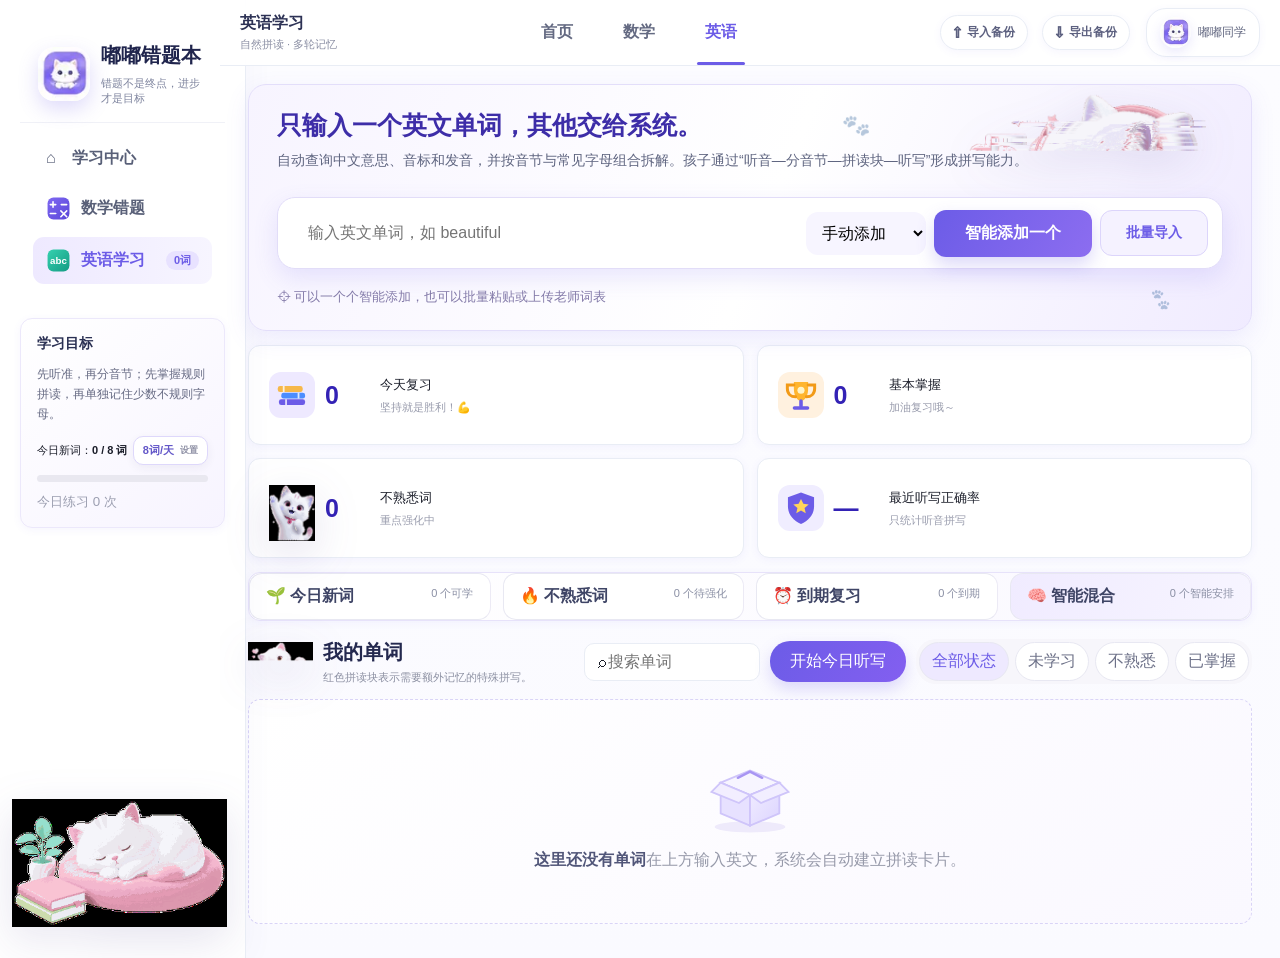
==== commit 02147a4b: "Use transparent PNG illustrations and refine responsive integration" ====
--- a/english.html
+++ b/english.html
@@ -19,6 +19,7 @@
   <link rel="stylesheet" href="responsive.css">
   <link rel="stylesheet" href="profile.css">
   <link rel="stylesheet" href="reliability.css">
+  <link rel="stylesheet" href="asset-polish.css">
 </head>
 <body>
 <div class="eng-shell">
@@ -26,7 +27,7 @@
     <a class="eng-brand" href="index.html"><img src="assets/brand-logo-brand.svg" alt="嘟嘟错题本"><div><h1>嘟嘟错题本</h1><p>错题不是终点，进步才是目标</p></div></a>
     <nav class="module-nav" aria-label="学习模块"><a href="index.html">⌂　学习中心</a><a href="math.html"><img src="assets/icon-math.svg" alt="">数学错题</a><a class="on" href="english.html"><img src="assets/icon-english.svg" alt="">英语学习 <b id="sideCount">0词</b></a></nav>
     <div class="goal"><h3>学习目标</h3><p>先听准，再分音节；先掌握规则拼读，再单独记住少数不规则字母。</p><div class="goal-line"><span>今日新词：<b id="goalProgress">0 / 8 词</b></span><button class="goal-setting-btn" type="button" data-profile-trigger onclick="openProfileSettings()"><b data-english-daily-goal>8词/天</b><small>设置</small></button><input type="hidden" id="dailyLimit" value="8"></div><div class="goal-bar"><i id="todayBar"></i></div><small id="todayProgress">今日练习 0 次</small></div>
-    <img class="eng-side-cat" src="assets/cats/side-sleep.svg" alt="陪伴学习的小猫">
+    <img class="eng-side-cat" src="assets/cats/side-sleep.png" alt="陪伴学习的小猫" width="320" height="190" loading="lazy" decoding="async">
   </aside>
 
   <main class="eng-main">
@@ -37,10 +38,10 @@
     </header>
 
     <div class="eng-content">
-      <section class="eng-hero"><div><h2>只输入一个英文单词，其他交给系统。</h2><p>自动查询中文意思、音标和发音，并按音节与常见字母组合拆解。孩子通过“听音—分音节—拼读块—听写”形成拼写能力。</p><div class="eng-add"><input id="wordInput" autocomplete="off" autocapitalize="none" spellcheck="false" placeholder="输入英文单词，如 beautiful" onkeydown="if(event.key==='Enter')lookupWord()"><select id="sourceInput"><option>手动添加</option><option>课本</option><option>老师词表</option><option>英语错题</option></select><button id="lookupBtn" onclick="lookupWord()">智能添加一个</button><button class="batch-open-btn" type="button" onclick="openEnglishBatchImport()">批量导入</button></div><small>⌖ 可以一个个智能添加，也可以批量粘贴或上传老师词表</small></div><img src="assets/cats/english-study.svg" alt="戴耳机学习英语的小猫"></section>
-      <section class="eng-stats"><div><strong><img src="assets/icon-books.svg" alt=""></strong><b id="dueCount">0</b><span>今天复习<small>坚持就是胜利！💪</small></span></div><div><strong class="orange"><img src="assets/icon-trophy.svg" alt=""></strong><b id="masteredCount">0</b><span>基本掌握<small>加油复习哦～</small></span></div><div><strong class="star"><img src="assets/cats/cheer.svg" alt=""></strong><b id="weakCount">0</b><span>不熟悉词<small>重点强化中</small></span></div><div><strong class="chart"><img src="assets/icon-shield.svg" alt=""></strong><b id="recentAccuracy">—</b><span>最近听写正确率<small>只统计听音拼写</small></span></div><span hidden id="newCount"></span><span hidden id="streakCount"></span></section>
+      <section class="eng-hero"><div><h2>只输入一个英文单词，其他交给系统。</h2><p>自动查询中文意思、音标和发音，并按音节与常见字母组合拆解。孩子通过“听音—分音节—拼读块—听写”形成拼写能力。</p><div class="eng-add"><input id="wordInput" autocomplete="off" autocapitalize="none" spellcheck="false" placeholder="输入英文单词，如 beautiful" onkeydown="if(event.key==='Enter')lookupWord()"><select id="sourceInput"><option>手动添加</option><option>课本</option><option>老师词表</option><option>英语错题</option></select><button id="lookupBtn" onclick="lookupWord()">智能添加一个</button><button class="batch-open-btn" type="button" onclick="openEnglishBatchImport()">批量导入</button></div><small>⌖ 可以一个个智能添加，也可以批量粘贴或上传老师词表</small></div><img src="assets/cats/english-study.png" alt="戴耳机学习英语的小猫" width="620" height="459" decoding="async" fetchpriority="high"></section>
+      <section class="eng-stats"><div><strong><img src="assets/icon-books.svg" alt=""></strong><b id="dueCount">0</b><span>今天复习<small>坚持就是胜利！💪</small></span></div><div><strong class="orange"><img src="assets/icon-trophy.svg" alt=""></strong><b id="masteredCount">0</b><span>基本掌握<small>加油复习哦～</small></span></div><div><strong class="star"><img src="assets/cats/cheer.png" alt="" width="190" height="231" loading="lazy" decoding="async"></strong><b id="weakCount">0</b><span>不熟悉词<small>重点强化中</small></span></div><div><strong class="chart"><img src="assets/icon-shield.svg" alt=""></strong><b id="recentAccuracy">—</b><span>最近听写正确率<small>只统计听音拼写</small></span></div><span hidden id="newCount"></span><span hidden id="streakCount"></span></section>
       <section class="mode-strip"><button onclick="startMode('new')"><b>🌱 今日新词</b><span id="newModeCount">0 个可学</span></button><button onclick="startMode('weak')"><b>🔥 不熟悉词</b><span id="weakModeCount">0 个待强化</span></button><button onclick="startMode('due')"><b>⏰ 到期复习</b><span id="dueModeCount">0 个到期</span></button><button class="mix" onclick="startMode('mix')"><b>🧠 智能混合</b><span id="mixModeCount">智能安排</span></button></section>
-      <section class="words-head"><div class="words-title"><img src="assets/cats/cat-book.svg" alt=""><div><h2>我的单词</h2><p>红色拼读块表示需要额外记忆的特殊拼写。</p></div></div><div class="word-tools"><div class="search">⌕<input id="searchInput" placeholder="搜索单词" oninput="render()"></div><button class="dictation" onclick="startMode('mix')">开始今日听写</button><div class="filters"><button class="filter-btn on" onclick="setFilter('all',this)">全部状态</button><button class="filter-btn" onclick="setFilter('new',this)">未学习</button><button class="filter-btn" onclick="setFilter('weak',this)">不熟悉</button><button class="filter-btn" onclick="setFilter('master',this)">已掌握</button></div></div></section>
+      <section class="words-head"><div class="words-title"><img src="assets/cats/cat-book.png" alt="" width="520" height="327" loading="lazy" decoding="async"><div><h2>我的单词</h2><p>红色拼读块表示需要额外记忆的特殊拼写。</p></div></div><div class="word-tools"><div class="search">⌕<input id="searchInput" placeholder="搜索单词" oninput="render()"></div><button class="dictation" onclick="startMode('mix')">开始今日听写</button><div class="filters"><button class="filter-btn on" onclick="setFilter('all',this)">全部状态</button><button class="filter-btn" onclick="setFilter('new',this)">未学习</button><button class="filter-btn" onclick="setFilter('weak',this)">不熟悉</button><button class="filter-btn" onclick="setFilter('master',this)">已掌握</button></div></div></section>
       <div class="cards" id="wordCards"></div>
     </div>
   </main>
--- a/asset-polish.css
+++ b/asset-polish.css
@@ -0,0 +1,8 @@
+/* Transparent PNG illustration integration */
+.hero-art,.left-cat,.right-cat,.side-cat,.eng-side-cat,.welcome img,.eng-hero>img,.challenge img,.eng-stats strong.star img,.words-title>img{object-fit:contain;background:transparent!important;pointer-events:none;user-select:none;-webkit-user-drag:none;filter:drop-shadow(0 14px 22px rgba(77,64,143,.14))}
+.hero-art{content:url("assets/cats/home-study.png")!important}.left-cat,.side-cat,.eng-side-cat{content:url("assets/cats/side-sleep.png")!important}.right-cat,.challenge img,.eng-stats strong.star img{content:url("assets/cats/cheer.png")!important}.welcome img{content:url("assets/cats/math-banner.png")!important}.eng-hero>img{content:url("assets/cats/english-study.png")!important}.words-title>img{content:url("assets/cats/cat-book.png")!important}
+.hero-art,.welcome img,.eng-hero>img{height:auto;max-width:42%;animation:dudu-float 5.5s ease-in-out infinite;transform-origin:center bottom}.left-cat,.right-cat,.side-cat,.eng-side-cat,.challenge img,.eng-stats strong.star img,.words-title>img{height:auto}.subject-card,.quick-actions button,.mode-strip button{transition:transform .18s ease,box-shadow .18s ease,border-color .18s ease}.subject-card:hover,.quick-actions button:hover,.mode-strip button:hover{transform:translateY(-2px)}
+@keyframes dudu-float{0%,100%{transform:translateY(0)}50%{transform:translateY(-5px)}}
+@media(max-width:900px){.hero-art,.welcome img,.eng-hero>img{max-width:38%}.left-cat,.right-cat{opacity:.7}.side-cat,.eng-side-cat{max-width:180px}}
+@media(max-width:680px){.hero-art,.welcome img,.eng-hero>img{max-width:46%;filter:drop-shadow(0 8px 14px rgba(77,64,143,.12))}.left-cat,.right-cat{display:none}.side-cat,.eng-side-cat{max-width:140px}.challenge img{max-width:58px}.words-title>img{max-width:70px}}
+@media(prefers-reduced-motion:reduce){.hero-art,.welcome img,.eng-hero>img{animation:none}.subject-card,.quick-actions button,.mode-strip button{transition:none}}
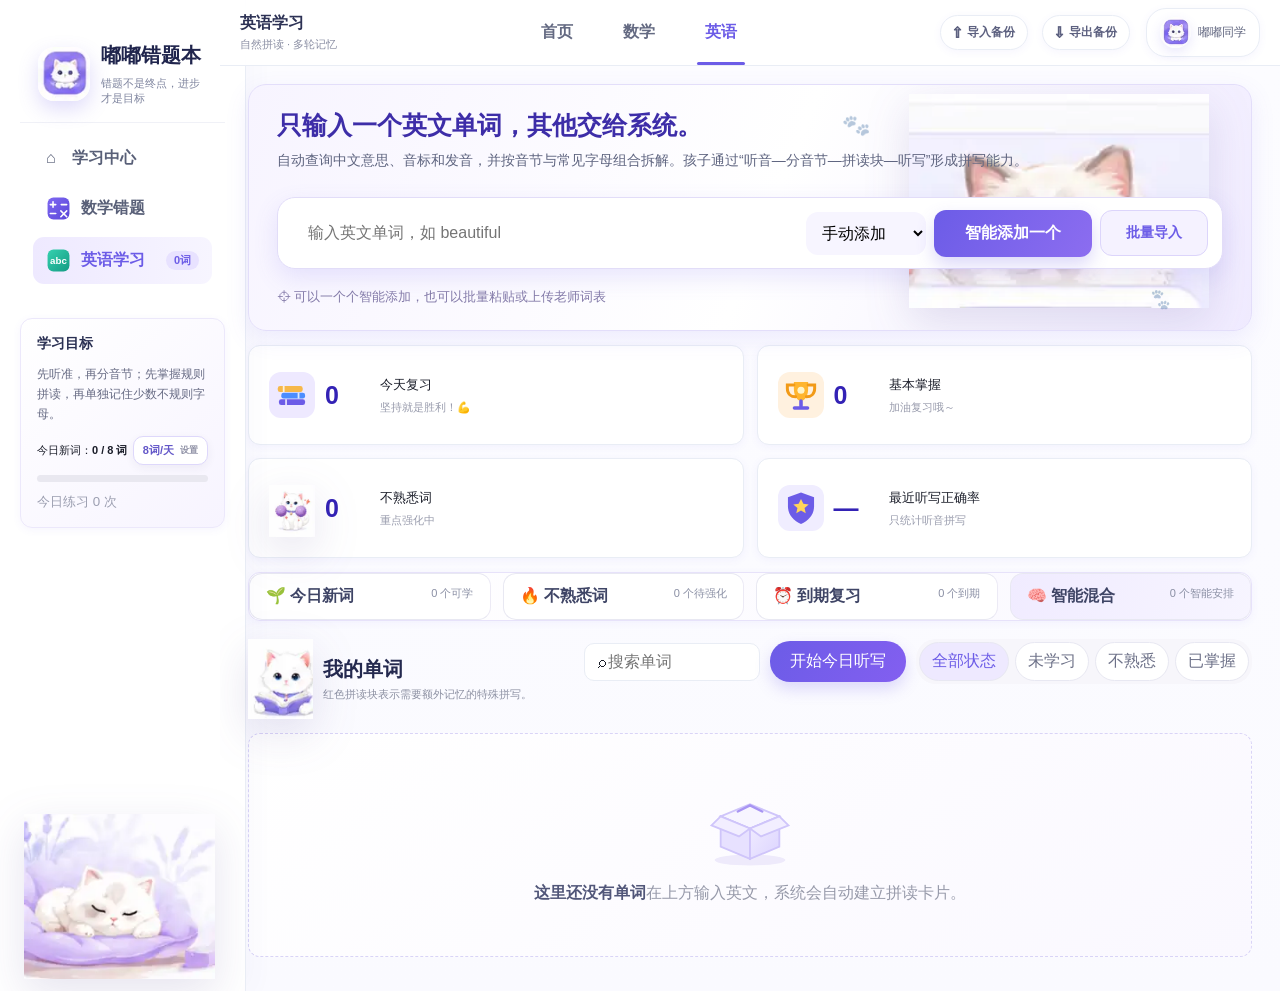
==== commit 06242313: "Fix direct AI explanations and asset paths" ====
--- a/english.html
+++ b/english.html
@@ -10,7 +10,7 @@
   <title>嘟嘟错题本 · 英语学习</title>
   <link rel="icon" type="image/svg+xml" href="assets/app-icon.svg">
   <link rel="icon" type="image/png" sizes="512x512" href="assets/app-icon-512.png">
-  <link rel="apple-touch-icon" href="apple-touch-icon.png">
+  <link rel="apple-touch-icon" href="assets/app-icon-512.png">
   <link rel="manifest" href="site.webmanifest">
   <link rel="stylesheet" href="english.css">
   <link rel="stylesheet" href="brand.css">
@@ -27,7 +27,7 @@
     <a class="eng-brand" href="index.html"><img src="assets/brand-logo-brand.svg" alt="嘟嘟错题本"><div><h1>嘟嘟错题本</h1><p>错题不是终点，进步才是目标</p></div></a>
     <nav class="module-nav" aria-label="学习模块"><a href="index.html">⌂　学习中心</a><a href="math.html"><img src="assets/icon-math.svg" alt="">数学错题</a><a class="on" href="english.html"><img src="assets/icon-english.svg" alt="">英语学习 <b id="sideCount">0词</b></a></nav>
     <div class="goal"><h3>学习目标</h3><p>先听准，再分音节；先掌握规则拼读，再单独记住少数不规则字母。</p><div class="goal-line"><span>今日新词：<b id="goalProgress">0 / 8 词</b></span><button class="goal-setting-btn" type="button" data-profile-trigger onclick="openProfileSettings()"><b data-english-daily-goal>8词/天</b><small>设置</small></button><input type="hidden" id="dailyLimit" value="8"></div><div class="goal-bar"><i id="todayBar"></i></div><small id="todayProgress">今日练习 0 次</small></div>
-    <img class="eng-side-cat" src="assets/cats/side-sleep.png" alt="陪伴学习的小猫" width="320" height="190" loading="lazy" decoding="async">
+    <img class="eng-side-cat" src="assets/english-side-cat-brand.svg" alt="陪伴学习的小猫" width="320" height="190" loading="lazy" decoding="async">
   </aside>
 
   <main class="eng-main">
@@ -38,10 +38,10 @@
     </header>
 
     <div class="eng-content">
-      <section class="eng-hero"><div><h2>只输入一个英文单词，其他交给系统。</h2><p>自动查询中文意思、音标和发音，并按音节与常见字母组合拆解。孩子通过“听音—分音节—拼读块—听写”形成拼写能力。</p><div class="eng-add"><input id="wordInput" autocomplete="off" autocapitalize="none" spellcheck="false" placeholder="输入英文单词，如 beautiful" onkeydown="if(event.key==='Enter')lookupWord()"><select id="sourceInput"><option>手动添加</option><option>课本</option><option>老师词表</option><option>英语错题</option></select><button id="lookupBtn" onclick="lookupWord()">智能添加一个</button><button class="batch-open-btn" type="button" onclick="openEnglishBatchImport()">批量导入</button></div><small>⌖ 可以一个个智能添加，也可以批量粘贴或上传老师词表</small></div><img src="assets/cats/english-study.png" alt="戴耳机学习英语的小猫" width="620" height="459" decoding="async" fetchpriority="high"></section>
-      <section class="eng-stats"><div><strong><img src="assets/icon-books.svg" alt=""></strong><b id="dueCount">0</b><span>今天复习<small>坚持就是胜利！💪</small></span></div><div><strong class="orange"><img src="assets/icon-trophy.svg" alt=""></strong><b id="masteredCount">0</b><span>基本掌握<small>加油复习哦～</small></span></div><div><strong class="star"><img src="assets/cats/cheer.png" alt="" width="190" height="231" loading="lazy" decoding="async"></strong><b id="weakCount">0</b><span>不熟悉词<small>重点强化中</small></span></div><div><strong class="chart"><img src="assets/icon-shield.svg" alt=""></strong><b id="recentAccuracy">—</b><span>最近听写正确率<small>只统计听音拼写</small></span></div><span hidden id="newCount"></span><span hidden id="streakCount"></span></section>
+      <section class="eng-hero"><div><h2>只输入一个英文单词，其他交给系统。</h2><p>自动查询中文意思、音标和发音，并按音节与常见字母组合拆解。孩子通过“听音—分音节—拼读块—听写”形成拼写能力。</p><div class="eng-add"><input id="wordInput" autocomplete="off" autocapitalize="none" spellcheck="false" placeholder="输入英文单词，如 beautiful" onkeydown="if(event.key==='Enter')lookupWord()"><select id="sourceInput"><option>手动添加</option><option>课本</option><option>老师词表</option><option>英语错题</option></select><button id="lookupBtn" onclick="lookupWord()">智能添加一个</button><button class="batch-open-btn" type="button" onclick="openEnglishBatchImport()">批量导入</button></div><small>⌖ 可以一个个智能添加，也可以批量粘贴或上传老师词表</small></div><img src="assets/english-hero-cat-brand.svg" alt="戴耳机学习英语的小猫" width="620" height="459" decoding="async" fetchpriority="high"></section>
+      <section class="eng-stats"><div><strong><img src="assets/icon-books.svg" alt=""></strong><b id="dueCount">0</b><span>今天复习<small>坚持就是胜利！💪</small></span></div><div><strong class="orange"><img src="assets/icon-trophy.svg" alt=""></strong><b id="masteredCount">0</b><span>基本掌握<small>加油复习哦～</small></span></div><div><strong class="star"><img src="assets/cat-cheer-brand.svg" alt="" width="190" height="231" loading="lazy" decoding="async"></strong><b id="weakCount">0</b><span>不熟悉词<small>重点强化中</small></span></div><div><strong class="chart"><img src="assets/icon-shield.svg" alt=""></strong><b id="recentAccuracy">—</b><span>最近听写正确率<small>只统计听音拼写</small></span></div><span hidden id="newCount"></span><span hidden id="streakCount"></span></section>
       <section class="mode-strip"><button onclick="startMode('new')"><b>🌱 今日新词</b><span id="newModeCount">0 个可学</span></button><button onclick="startMode('weak')"><b>🔥 不熟悉词</b><span id="weakModeCount">0 个待强化</span></button><button onclick="startMode('due')"><b>⏰ 到期复习</b><span id="dueModeCount">0 个到期</span></button><button class="mix" onclick="startMode('mix')"><b>🧠 智能混合</b><span id="mixModeCount">智能安排</span></button></section>
-      <section class="words-head"><div class="words-title"><img src="assets/cats/cat-book.png" alt="" width="520" height="327" loading="lazy" decoding="async"><div><h2>我的单词</h2><p>红色拼读块表示需要额外记忆的特殊拼写。</p></div></div><div class="word-tools"><div class="search">⌕<input id="searchInput" placeholder="搜索单词" oninput="render()"></div><button class="dictation" onclick="startMode('mix')">开始今日听写</button><div class="filters"><button class="filter-btn on" onclick="setFilter('all',this)">全部状态</button><button class="filter-btn" onclick="setFilter('new',this)">未学习</button><button class="filter-btn" onclick="setFilter('weak',this)">不熟悉</button><button class="filter-btn" onclick="setFilter('master',this)">已掌握</button></div></div></section>
+      <section class="words-head"><div class="words-title"><img src="assets/cat-book-brand.svg" alt="" width="520" height="327" loading="lazy" decoding="async"><div><h2>我的单词</h2><p>红色拼读块表示需要额外记忆的特殊拼写。</p></div></div><div class="word-tools"><div class="search">⌕<input id="searchInput" placeholder="搜索单词" oninput="render()"></div><button class="dictation" onclick="startMode('mix')">开始今日听写</button><div class="filters"><button class="filter-btn on" onclick="setFilter('all',this)">全部状态</button><button class="filter-btn" onclick="setFilter('new',this)">未学习</button><button class="filter-btn" onclick="setFilter('weak',this)">不熟悉</button><button class="filter-btn" onclick="setFilter('master',this)">已掌握</button></div></div></section>
       <div class="cards" id="wordCards"></div>
     </div>
   </main>
@@ -55,5 +55,6 @@
 <script src="profile-progress.js"></script>
 <script src="reliability.js"></script>
 <script src="reliability-fixes.js"></script>
+<script src="dudu-sync.js"></script>
 </body>
-</html>+</html>
--- a/profile.css
+++ b/profile.css
@@ -6,5 +6,5 @@
 [data-profile-trigger]:hover{box-shadow:0 6px 18px rgba(70,55,140,.12)!important;transform:translateY(-1px)}
 [data-profile-trigger]:focus-visible{outline:3px solid rgba(108,92,231,.22);outline-offset:2px}
 .goal-setting-btn{display:inline-flex;align-items:center;gap:6px;border:1px solid #ded8fb;background:#fff;color:#6256c8;border-radius:10px;padding:6px 9px;font-size:11px;font-weight:750;white-space:nowrap;box-shadow:0 3px 10px rgba(50,45,90,.06)}.goal-setting-btn small{font-size:9px;color:#9294a8;font-weight:600}.goal-setting-btn:hover{background:#f8f6ff;border-color:#bfb3f8}
-.profile-overlay{display:none;position:fixed;inset:0;z-index:420;background:rgba(26,22,59,.44);backdrop-filter:blur(8px);align-items:center;justify-content:center;padding:18px}.profile-overlay.open{display:flex}.profile-modal-open{overflow:hidden}.profile-modal{width:min(560px,96vw);max-height:90dvh;overflow:hidden;background:#fff;border:1px solid #e5e1f7;border-radius:21px;box-shadow:0 28px 90px rgba(35,29,78,.25)}.profile-modal>header{display:flex;align-items:flex-start;justify-content:space-between;gap:16px;padding:20px 22px 15px;border-bottom:1px solid #eeeef5}.profile-modal h2{margin:0;color:#292e52;font-size:20px}.profile-modal header p{margin:5px 0 0;color:#8a8ea3;font-size:12px}.profile-close{width:34px;height:34px;border:0;border-radius:10px;background:#f2f1f7;color:#666b80;font-size:22px}.profile-body{padding:20px 22px 22px;display:grid;gap:15px}.profile-body label{display:block;color:#5d6178;font-size:12px;font-weight:700}.profile-body input,.profile-body select{display:block;width:100%;margin-top:7px;border:1px solid #dedee9;border-radius:11px;background:#fff;padding:12px 13px;color:#343951;font-size:15px;outline:0}.profile-body input:focus,.profile-body select:focus{border-color:#aa9bf5;box-shadow:0 0 0 3px rgba(108,92,231,.09)}.profile-goal-grid{display:grid;grid-template-columns:1fr 1fr;gap:12px}.profile-number{display:grid;grid-template-columns:1fr auto;align-items:center;gap:10px}.profile-number span{margin-top:7px;color:#85899d;font-weight:500}.profile-note{background:#f7f4ff;border:1px solid #e7e1fb;border-radius:11px;padding:11px 12px;color:#73778d;font-size:11px;line-height:1.6}.profile-save{border:0;border-radius:12px;background:linear-gradient(120deg,#6c5ce7,#8c68ef);color:#fff;padding:12px 18px;font-weight:750;font-size:14px;box-shadow:0 8px 18px rgba(108,92,231,.22)}
-@media(max-width:680px){.profile-overlay{padding:0;align-items:flex-end}.profile-modal{width:100%;max-height:92dvh;border-radius:19px 19px 0 0;padding-bottom:env(safe-area-inset-bottom,0)}.profile-modal>header{padding:17px}.profile-body{padding:17px}.profile-goal-grid{grid-template-columns:1fr}.top-data-tools .top-profile,.top-data-tools .eng-profile{display:flex!important;width:38px;height:38px;padding:3px!important;justify-content:center}.top-data-tools .top-profile img,.top-data-tools .eng-profile img{width:30px;height:30px}.home-header .header-actions{display:flex!important;margin-left:auto}.home-header .header-actions>button:first-child{display:none}.home-header .profile{padding:0;border:0}.home-header .profile span{display:none}.home-header .profile img{width:40px;height:40px}}+.profile-overlay{display:none;position:fixed;inset:0;z-index:420;background:rgba(26,22,59,.44);backdrop-filter:blur(8px);align-items:center;justify-content:center;padding:18px}.profile-overlay.open{display:flex}.profile-modal-open{overflow:hidden}.profile-modal{width:min(560px,96vw);max-height:90dvh;overflow:hidden;background:#fff;border:1px solid #e5e1f7;border-radius:21px;box-shadow:0 28px 90px rgba(35,29,78,.25);display:flex;flex-direction:column}.profile-modal>header{display:flex;align-items:flex-start;justify-content:space-between;gap:16px;padding:20px 22px 15px;border-bottom:1px solid #eeeef5;flex:0 0 auto}.profile-modal h2{margin:0;color:#292e52;font-size:20px}.profile-modal header p{margin:5px 0 0;color:#8a8ea3;font-size:12px}.profile-close{width:34px;height:34px;border:0;border-radius:10px;background:#f2f1f7;color:#666b80;font-size:22px}.profile-body{padding:20px 22px 22px;display:grid;gap:15px;overflow-y:auto;max-height:calc(90dvh - 82px);overscroll-behavior:contain;-webkit-overflow-scrolling:touch}.profile-body label{display:block;color:#5d6178;font-size:12px;font-weight:700}.profile-body input,.profile-body select{display:block;width:100%;margin-top:7px;border:1px solid #dedee9;border-radius:11px;background:#fff;padding:12px 13px;color:#343951;font-size:15px;outline:0}.profile-body input:focus,.profile-body select:focus{border-color:#aa9bf5;box-shadow:0 0 0 3px rgba(108,92,231,.09)}.profile-goal-grid{display:grid;grid-template-columns:1fr 1fr;gap:12px}.profile-number{display:grid;grid-template-columns:1fr auto;align-items:center;gap:10px}.profile-number span{margin-top:7px;color:#85899d;font-weight:500}.profile-note{background:#f7f4ff;border:1px solid #e7e1fb;border-radius:11px;padding:11px 12px;color:#73778d;font-size:11px;line-height:1.6}.profile-save{border:0;border-radius:12px;background:linear-gradient(120deg,#6c5ce7,#8c68ef);color:#fff;padding:12px 18px;font-weight:750;font-size:14px;box-shadow:0 8px 18px rgba(108,92,231,.22)}
+@media(max-width:680px){.profile-overlay{padding:0;align-items:flex-end}.profile-modal{width:100%;max-height:92dvh;border-radius:19px 19px 0 0;padding-bottom:env(safe-area-inset-bottom,0)}.profile-modal>header{padding:17px}.profile-body{padding:17px}.profile-goal-grid{grid-template-columns:1fr}.top-data-tools .top-profile,.top-data-tools .eng-profile{display:flex!important;width:38px;height:38px;padding:3px!important;justify-content:center}.top-data-tools .top-profile img,.top-data-tools .eng-profile img{width:30px;height:30px}.home-header .header-actions{display:flex!important;margin-left:auto}.home-header .header-actions>button:first-child{display:none}.home-header .profile{padding:0;border:0}.home-header .profile span{display:none}.home-header .profile img{width:40px;height:40px}}
--- a/asset-polish.css
+++ b/asset-polish.css
@@ -1,8 +1,114 @@
 /* Transparent PNG illustration integration */
-.hero-art,.left-cat,.right-cat,.side-cat,.eng-side-cat,.welcome img,.eng-hero>img,.challenge img,.eng-stats strong.star img,.words-title>img{object-fit:contain;background:transparent!important;pointer-events:none;user-select:none;-webkit-user-drag:none;filter:drop-shadow(0 14px 22px rgba(77,64,143,.14))}
-.hero-art{content:url("assets/cats/home-study.png")!important}.left-cat,.side-cat,.eng-side-cat{content:url("assets/cats/side-sleep.png")!important}.right-cat,.challenge img,.eng-stats strong.star img{content:url("assets/cats/cheer.png")!important}.welcome img{content:url("assets/cats/math-banner.png")!important}.eng-hero>img{content:url("assets/cats/english-study.png")!important}.words-title>img{content:url("assets/cats/cat-book.png")!important}
-.hero-art,.welcome img,.eng-hero>img{height:auto;max-width:42%;animation:dudu-float 5.5s ease-in-out infinite;transform-origin:center bottom}.left-cat,.right-cat,.side-cat,.eng-side-cat,.challenge img,.eng-stats strong.star img,.words-title>img{height:auto}.subject-card,.quick-actions button,.mode-strip button{transition:transform .18s ease,box-shadow .18s ease,border-color .18s ease}.subject-card:hover,.quick-actions button:hover,.mode-strip button:hover{transform:translateY(-2px)}
-@keyframes dudu-float{0%,100%{transform:translateY(0)}50%{transform:translateY(-5px)}}
-@media(max-width:900px){.hero-art,.welcome img,.eng-hero>img{max-width:38%}.left-cat,.right-cat{opacity:.7}.side-cat,.eng-side-cat{max-width:180px}}
-@media(max-width:680px){.hero-art,.welcome img,.eng-hero>img{max-width:46%;filter:drop-shadow(0 8px 14px rgba(77,64,143,.12))}.left-cat,.right-cat{display:none}.side-cat,.eng-side-cat{max-width:140px}.challenge img{max-width:58px}.words-title>img{max-width:70px}}
-@media(prefers-reduced-motion:reduce){.hero-art,.welcome img,.eng-hero>img{animation:none}.subject-card,.quick-actions button,.mode-strip button{transition:none}}
+.hero-art,
+.left-cat,
+.right-cat,
+.side-cat,
+.eng-side-cat,
+.welcome img,
+.eng-hero > img,
+.challenge img,
+.eng-stats strong.star img,
+.words-title > img {
+  content: normal !important;
+  object-fit: contain !important;
+  background: transparent !important;
+  pointer-events: none;
+  user-select: none;
+  -webkit-user-drag: none;
+  filter: drop-shadow(0 14px 22px rgba(77, 64, 143, .14));
+}
+
+.hero-art,
+.welcome img,
+.eng-hero > img {
+  height: auto;
+  max-width: 42%;
+  animation: dudu-float 5.5s ease-in-out infinite;
+  transform-origin: center bottom;
+}
+
+.left-cat,
+.right-cat,
+.side-cat,
+.eng-side-cat,
+.challenge img,
+.eng-stats strong.star img,
+.words-title > img {
+  height: auto;
+}
+
+.subject-card,
+.quick-actions button,
+.mode-strip button {
+  transition: transform .18s ease, box-shadow .18s ease, border-color .18s ease;
+}
+
+.subject-card:hover,
+.quick-actions button:hover,
+.mode-strip button:hover {
+  transform: translateY(-2px);
+}
+
+@keyframes dudu-float {
+  0%, 100% { transform: translateY(0); }
+  50% { transform: translateY(-5px); }
+}
+
+@media (max-width: 900px) {
+  .hero-art,
+  .welcome img,
+  .eng-hero > img {
+    max-width: 38%;
+  }
+
+  .left-cat,
+  .right-cat {
+    opacity: .7;
+  }
+
+  .side-cat,
+  .eng-side-cat {
+    max-width: 180px;
+  }
+}
+
+@media (max-width: 680px) {
+  .hero-art,
+  .welcome img,
+  .eng-hero > img {
+    max-width: 46%;
+    filter: drop-shadow(0 8px 14px rgba(77, 64, 143, .12));
+  }
+
+  .left-cat,
+  .right-cat {
+    display: none;
+  }
+
+  .side-cat,
+  .eng-side-cat {
+    max-width: 140px;
+  }
+
+  .challenge img {
+    max-width: 58px;
+  }
+
+  .words-title > img {
+    max-width: 70px;
+  }
+}
+
+@media (prefers-reduced-motion: reduce) {
+  .hero-art,
+  .welcome img,
+  .eng-hero > img {
+    animation: none;
+  }
+
+  .subject-card,
+  .quick-actions button,
+  .mode-strip button {
+    transition: none;
+  }
+}
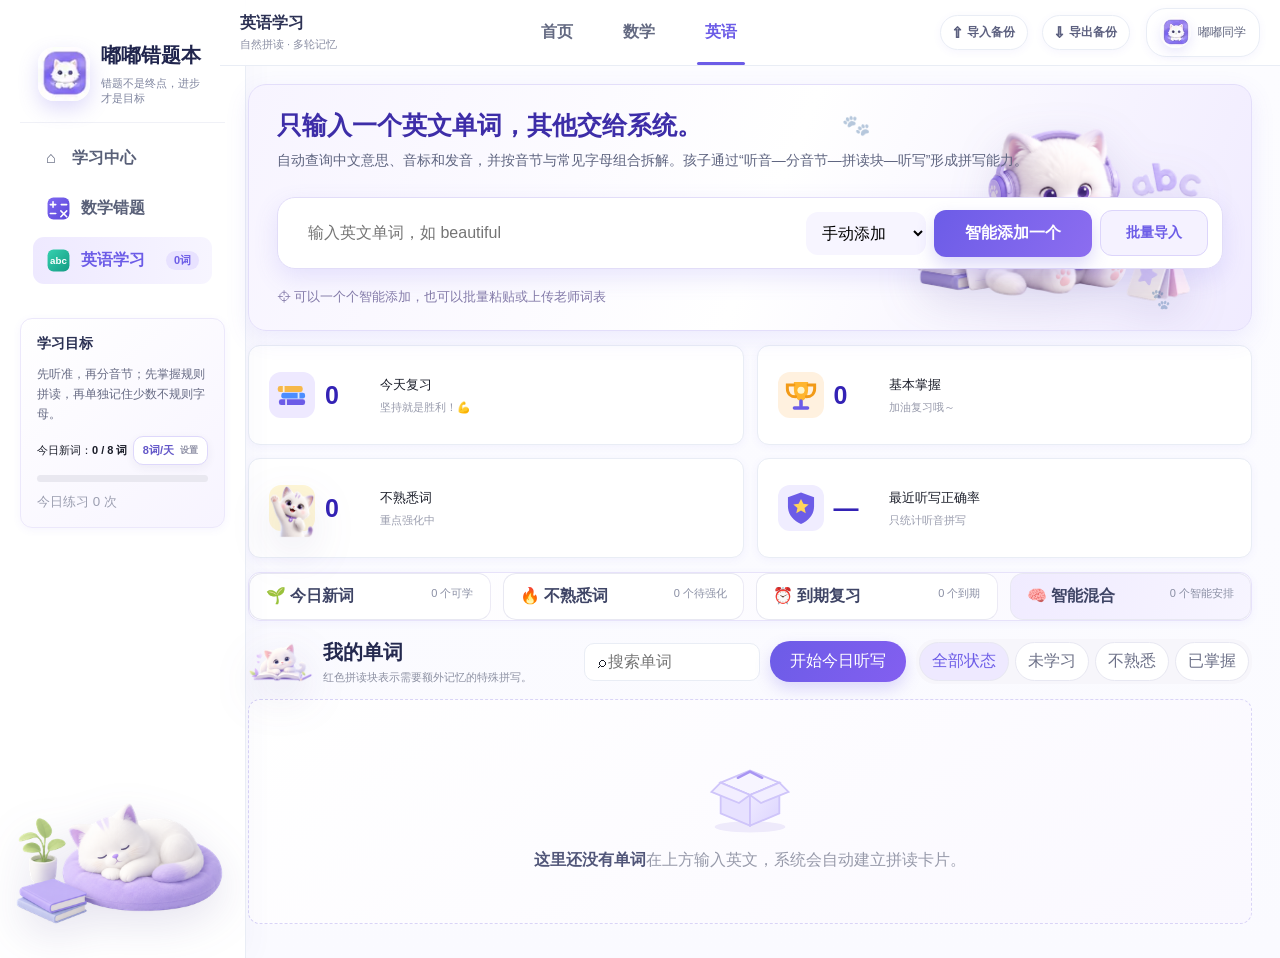
==== commit 2b79cd0f: "Switch English illustrations to local PNG assets" ====
--- a/english.html
+++ b/english.html
@@ -19,7 +19,7 @@
   <link rel="stylesheet" href="responsive.css">
   <link rel="stylesheet" href="profile.css">
   <link rel="stylesheet" href="reliability.css">
-  <link rel="stylesheet" href="asset-polish.css">
+  <link rel="stylesheet" href="asset-polish.css?v=20260721-5">
 </head>
 <body>
 <div class="eng-shell">
@@ -27,7 +27,7 @@
     <a class="eng-brand" href="index.html"><img src="assets/brand-logo-brand.svg" alt="嘟嘟错题本"><div><h1>嘟嘟错题本</h1><p>错题不是终点，进步才是目标</p></div></a>
     <nav class="module-nav" aria-label="学习模块"><a href="index.html">⌂　学习中心</a><a href="math.html"><img src="assets/icon-math.svg" alt="">数学错题</a><a class="on" href="english.html"><img src="assets/icon-english.svg" alt="">英语学习 <b id="sideCount">0词</b></a></nav>
     <div class="goal"><h3>学习目标</h3><p>先听准，再分音节；先掌握规则拼读，再单独记住少数不规则字母。</p><div class="goal-line"><span>今日新词：<b id="goalProgress">0 / 8 词</b></span><button class="goal-setting-btn" type="button" data-profile-trigger onclick="openProfileSettings()"><b data-english-daily-goal>8词/天</b><small>设置</small></button><input type="hidden" id="dailyLimit" value="8"></div><div class="goal-bar"><i id="todayBar"></i></div><small id="todayProgress">今日练习 0 次</small></div>
-    <img class="eng-side-cat" src="assets/english-side-cat-brand.svg" alt="陪伴学习的小猫" width="320" height="190" loading="lazy" decoding="async">
+    <img class="eng-side-cat" src="assets/cats/side-sleep.png?v=20260721-5" alt="陪伴学习的小猫" width="320" height="190" loading="lazy" decoding="async">
   </aside>
 
   <main class="eng-main">
@@ -38,10 +38,10 @@
     </header>
 
     <div class="eng-content">
-      <section class="eng-hero"><div><h2>只输入一个英文单词，其他交给系统。</h2><p>自动查询中文意思、音标和发音，并按音节与常见字母组合拆解。孩子通过“听音—分音节—拼读块—听写”形成拼写能力。</p><div class="eng-add"><input id="wordInput" autocomplete="off" autocapitalize="none" spellcheck="false" placeholder="输入英文单词，如 beautiful" onkeydown="if(event.key==='Enter')lookupWord()"><select id="sourceInput"><option>手动添加</option><option>课本</option><option>老师词表</option><option>英语错题</option></select><button id="lookupBtn" onclick="lookupWord()">智能添加一个</button><button class="batch-open-btn" type="button" onclick="openEnglishBatchImport()">批量导入</button></div><small>⌖ 可以一个个智能添加，也可以批量粘贴或上传老师词表</small></div><img src="assets/english-hero-cat-brand.svg" alt="戴耳机学习英语的小猫" width="620" height="459" decoding="async" fetchpriority="high"></section>
-      <section class="eng-stats"><div><strong><img src="assets/icon-books.svg" alt=""></strong><b id="dueCount">0</b><span>今天复习<small>坚持就是胜利！💪</small></span></div><div><strong class="orange"><img src="assets/icon-trophy.svg" alt=""></strong><b id="masteredCount">0</b><span>基本掌握<small>加油复习哦～</small></span></div><div><strong class="star"><img src="assets/cat-cheer-brand.svg" alt="" width="190" height="231" loading="lazy" decoding="async"></strong><b id="weakCount">0</b><span>不熟悉词<small>重点强化中</small></span></div><div><strong class="chart"><img src="assets/icon-shield.svg" alt=""></strong><b id="recentAccuracy">—</b><span>最近听写正确率<small>只统计听音拼写</small></span></div><span hidden id="newCount"></span><span hidden id="streakCount"></span></section>
+      <section class="eng-hero"><div><h2>只输入一个英文单词，其他交给系统。</h2><p>自动查询中文意思、音标和发音，并按音节与常见字母组合拆解。孩子通过“听音—分音节—拼读块—听写”形成拼写能力。</p><div class="eng-add"><input id="wordInput" autocomplete="off" autocapitalize="none" spellcheck="false" placeholder="输入英文单词，如 beautiful" onkeydown="if(event.key==='Enter')lookupWord()"><select id="sourceInput"><option>手动添加</option><option>课本</option><option>老师词表</option><option>英语错题</option></select><button id="lookupBtn" onclick="lookupWord()">智能添加一个</button><button class="batch-open-btn" type="button" onclick="openEnglishBatchImport()">批量导入</button></div><small>⌖ 可以一个个智能添加，也可以批量粘贴或上传老师词表</small></div><img src="assets/cats/english-study.png?v=20260721-5" alt="戴耳机学习英语的小猫" width="620" height="459" decoding="async" fetchpriority="high"></section>
+      <section class="eng-stats"><div><strong><img src="assets/icon-books.svg" alt=""></strong><b id="dueCount">0</b><span>今天复习<small>坚持就是胜利！💪</small></span></div><div><strong class="orange"><img src="assets/icon-trophy.svg" alt=""></strong><b id="masteredCount">0</b><span>基本掌握<small>加油复习哦～</small></span></div><div><strong class="star"><img src="assets/cats/cheer.png?v=20260721-5" alt="" width="190" height="231" loading="lazy" decoding="async"></strong><b id="weakCount">0</b><span>不熟悉词<small>重点强化中</small></span></div><div><strong class="chart"><img src="assets/icon-shield.svg" alt=""></strong><b id="recentAccuracy">—</b><span>最近听写正确率<small>只统计听音拼写</small></span></div><span hidden id="newCount"></span><span hidden id="streakCount"></span></section>
       <section class="mode-strip"><button onclick="startMode('new')"><b>🌱 今日新词</b><span id="newModeCount">0 个可学</span></button><button onclick="startMode('weak')"><b>🔥 不熟悉词</b><span id="weakModeCount">0 个待强化</span></button><button onclick="startMode('due')"><b>⏰ 到期复习</b><span id="dueModeCount">0 个到期</span></button><button class="mix" onclick="startMode('mix')"><b>🧠 智能混合</b><span id="mixModeCount">智能安排</span></button></section>
-      <section class="words-head"><div class="words-title"><img src="assets/cat-book-brand.svg" alt="" width="520" height="327" loading="lazy" decoding="async"><div><h2>我的单词</h2><p>红色拼读块表示需要额外记忆的特殊拼写。</p></div></div><div class="word-tools"><div class="search">⌕<input id="searchInput" placeholder="搜索单词" oninput="render()"></div><button class="dictation" onclick="startMode('mix')">开始今日听写</button><div class="filters"><button class="filter-btn on" onclick="setFilter('all',this)">全部状态</button><button class="filter-btn" onclick="setFilter('new',this)">未学习</button><button class="filter-btn" onclick="setFilter('weak',this)">不熟悉</button><button class="filter-btn" onclick="setFilter('master',this)">已掌握</button></div></div></section>
+      <section class="words-head"><div class="words-title"><img src="assets/cats/cat-book.png?v=20260721-5" alt="" width="520" height="327" loading="lazy" decoding="async"><div><h2>我的单词</h2><p>红色拼读块表示需要额外记忆的特殊拼写。</p></div></div><div class="word-tools"><div class="search">⌕<input id="searchInput" placeholder="搜索单词" oninput="render()"></div><button class="dictation" onclick="startMode('mix')">开始今日听写</button><div class="filters"><button class="filter-btn on" onclick="setFilter('all',this)">全部状态</button><button class="filter-btn" onclick="setFilter('new',this)">未学习</button><button class="filter-btn" onclick="setFilter('weak',this)">不熟悉</button><button class="filter-btn" onclick="setFilter('master',this)">已掌握</button></div></div></section>
       <div class="cards" id="wordCards"></div>
     </div>
   </main>
--- a/reliability.css
+++ b/reliability.css
@@ -1 +1 @@
-.complete-backup{border:1px solid #e5e0fb;background:#faf8ff;border-radius:13px;padding:13px}.complete-backup>div:first-child{display:flex;justify-content:space-between;gap:12px;align-items:center}.complete-backup span,.complete-backup p{font-size:11px;color:#7d8196}.complete-backup p{margin:9px 0 0}.backup-actions{display:flex;gap:8px;margin-top:10px}.backup-actions button,.backup-actions label{flex:1;border:1px solid #dcd5fb;background:#fff;color:#6758ca;border-radius:10px;padding:10px;text-align:center;font-size:12px;font-weight:700;cursor:pointer}.backup-actions input{display:none}.clear-all-data{width:100%;margin-top:8px;border:1px solid #f2cccc;background:#fff7f7;color:#c34d4d;border-radius:10px;padding:9px;font-size:11px;font-weight:700}.undo-bar{position:fixed;left:50%;bottom:24px;transform:translate(-50%,30px);z-index:9999;background:#24263d;color:#fff;border-radius:14px;padding:12px 14px;display:flex;align-items:center;gap:18px;opacity:0;pointer-events:none;transition:.2s;box-shadow:0 16px 40px rgba(0,0,0,.25)}.undo-bar.show{opacity:1;transform:translate(-50%,0);pointer-events:auto}.undo-bar button{border:0;background:#8e79f4;color:#fff;border-radius:9px;padding:7px 12px;font-weight:700}.formula-toolbar{display:flex;flex-wrap:wrap;gap:6px;margin-top:8px}.formula-toolbar button{border:1px solid #ded9f5;background:#f8f6ff;color:#5549af;border-radius:8px;min-width:34px;height:32px}.paper-grade{display:flex;align-items:center;gap:14px;margin-top:18px;padding:10px 12px;border:1px solid #e6e3f4;border-radius:10px;background:#faf9ff;font-size:12px}.paper-grade span{font-weight:700}.paper-grade label{display:flex;align-items:center;gap:4px}.finish-paper{background:#22a98c!important;color:#fff!important}.word-edit-overlay{display:none}.word-edit-overlay.open{display:flex}.word-edit-overlay .modal{max-height:90dvh;overflow:auto}.edit-word{color:#16a184!important}.q-meta{flex-wrap:wrap}.complete-backup+.profile-save{margin-top:0}.q-actions button{min-height:36px}.paper-actions{flex-wrap:wrap}.paper-actions .finish-paper{margin-left:auto}@media print{.paper-grade,.paper-actions{display:none!important}}@media(max-width:680px){.backup-actions{flex-direction:column}.undo-bar{width:calc(100% - 24px);bottom:calc(12px + env(safe-area-inset-bottom));justify-content:space-between}.paper-grade{align-items:flex-start;flex-wrap:wrap}.paper-grade span{width:100%}.paper-actions .finish-paper{margin-left:0;width:100%}}.hero-art{content:url("assets/cats/home-study.svg")!important}.left-cat,.side-cat,.eng-side-cat{content:url("assets/cats/side-sleep.svg")!important}.right-cat,.challenge img,.eng-stats strong.star img{content:url("assets/cats/cheer.svg")!important}.welcome img{content:url("assets/cats/math-banner.svg")!important}.eng-hero>img{content:url("assets/cats/english-study.svg")!important}.words-title>img{content:url("assets/cats/cat-book.svg")!important}+.complete-backup{border:1px solid #e5e0fb;background:#faf8ff;border-radius:13px;padding:13px}.complete-backup>div:first-child{display:flex;justify-content:space-between;gap:12px;align-items:center}.complete-backup span,.complete-backup p{font-size:11px;color:#7d8196}.complete-backup p{margin:9px 0 0}.backup-actions{display:flex;gap:8px;margin-top:10px}.backup-actions button,.backup-actions label{flex:1;border:1px solid #dcd5fb;background:#fff;color:#6758ca;border-radius:10px;padding:10px;text-align:center;font-size:12px;font-weight:700;cursor:pointer}.backup-actions input{display:none}.clear-all-data{width:100%;margin-top:8px;border:1px solid #f2cccc;background:#fff7f7;color:#c34d4d;border-radius:10px;padding:9px;font-size:11px;font-weight:700}.undo-bar{position:fixed;left:50%;bottom:24px;transform:translate(-50%,30px);z-index:9999;background:#24263d;color:#fff;border-radius:14px;padding:12px 14px;display:flex;align-items:center;gap:18px;opacity:0;pointer-events:none;transition:.2s;box-shadow:0 16px 40px rgba(0,0,0,.25)}.undo-bar.show{opacity:1;transform:translate(-50%,0);pointer-events:auto}.undo-bar button{border:0;background:#8e79f4;color:#fff;border-radius:9px;padding:7px 12px;font-weight:700}.formula-toolbar{display:flex;flex-wrap:wrap;gap:6px;margin-top:8px}.formula-toolbar button{border:1px solid #ded9f5;background:#f8f6ff;color:#5549af;border-radius:8px;min-width:34px;height:32px}.paper-grade{display:flex;align-items:center;gap:14px;margin-top:18px;padding:10px 12px;border:1px solid #e6e3f4;border-radius:10px;background:#faf9ff;font-size:12px}.paper-grade span{font-weight:700}.paper-grade label{display:flex;align-items:center;gap:4px}.finish-paper{background:#22a98c!important;color:#fff!important}.word-edit-overlay{display:none}.word-edit-overlay.open{display:flex}.word-edit-overlay .modal{max-height:90dvh;overflow:auto}.edit-word{color:#16a184!important}.q-meta{flex-wrap:wrap}.complete-backup+.profile-save{margin-top:0}.q-actions button{min-height:36px}.paper-actions{flex-wrap:wrap}.paper-actions .finish-paper{margin-left:auto}@media print{.paper-grade,.paper-actions{display:none!important}}@media(max-width:680px){.backup-actions{flex-direction:column}.undo-bar{width:calc(100% - 24px);bottom:calc(12px + env(safe-area-inset-bottom));justify-content:space-between}.paper-grade{align-items:flex-start;flex-wrap:wrap}.paper-grade span{width:100%}.paper-actions .finish-paper{margin-left:0;width:100%}}.hero-art{content:url("assets/home-hero-cat-brand.svg")!important}.left-cat{content:url("assets/home-left-cat-brand.svg")!important}.side-cat{content:url("assets/math-side-cat.svg")!important}.eng-side-cat{content:url("assets/english-side-cat-brand.svg")!important}.right-cat,.challenge img,.eng-stats strong.star img{content:url("assets/cat-cheer-brand.svg")!important}.welcome img{content:url("assets/math-banner-cat-brand.svg")!important}.eng-hero>img{content:url("assets/english-hero-cat-brand.svg")!important}.words-title>img{content:url("assets/cat-book-brand.svg")!important}
--- a/asset-polish.css
+++ b/asset-polish.css
@@ -9,7 +9,6 @@
 .challenge img,
 .eng-stats strong.star img,
 .words-title > img {
-  content: normal !important;
   object-fit: contain !important;
   background: transparent !important;
   pointer-events: none;
@@ -17,6 +16,14 @@
   -webkit-user-drag: none;
   filter: drop-shadow(0 14px 22px rgba(77, 64, 143, .14));
 }
+
+/* All illustrations are local transparent PNGs. Never depend on expiring Adobe URLs. */
+.hero-art { content: url("assets/cats/home-study.png") !important; }
+.left-cat, .side-cat, .eng-side-cat { content: url("assets/cats/side-sleep.png") !important; }
+.right-cat, .challenge img, .eng-stats strong.star img { content: url("assets/cats/cheer.png") !important; }
+.welcome img { content: url("assets/cats/math-banner.png") !important; }
+.eng-hero > img { content: url("assets/cats/english-study.png") !important; }
+.words-title > img { content: url("assets/cats/cat-book.png") !important; }
 
 .hero-art,
 .welcome img,
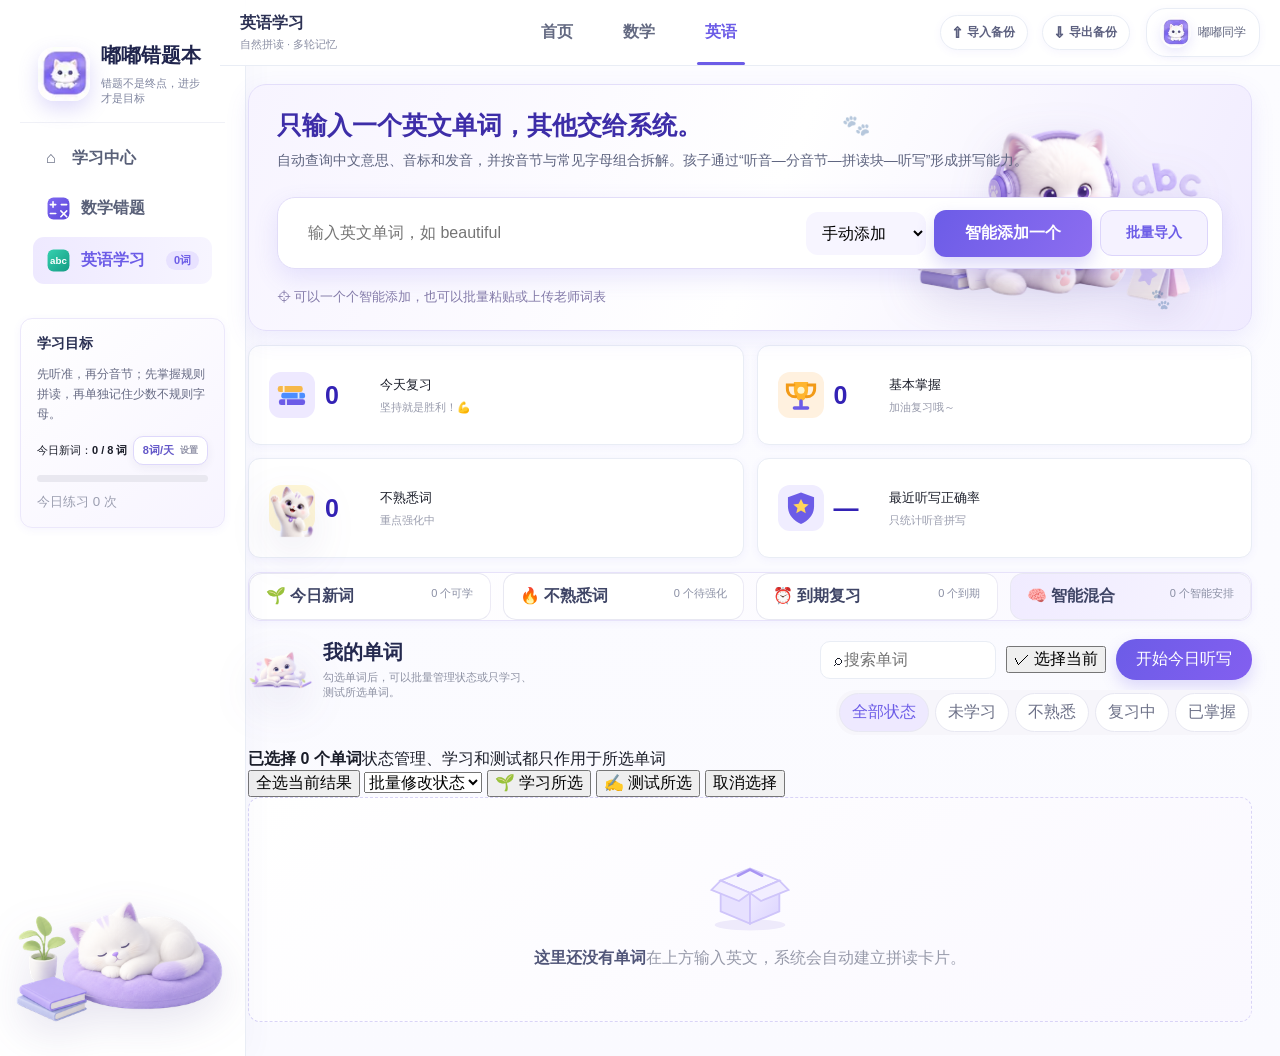
==== commit 76d50aaf: "Add word selection and batch controls" ====
--- a/english.html
+++ b/english.html
@@ -19,7 +19,9 @@
   <link rel="stylesheet" href="responsive.css">
   <link rel="stylesheet" href="profile.css">
   <link rel="stylesheet" href="reliability.css">
-  <link rel="stylesheet" href="asset-polish.css?v=20260721-5">
+  <link rel="stylesheet" href="english-selection.css?v=20260721-1">
+  <link rel="stylesheet" href="asset-polish.css?v=20260721-6">
+  <link rel="stylesheet" href="illustrations.css?v=20260721-6">
 </head>
 <body>
 <div class="eng-shell">
@@ -41,7 +43,21 @@
       <section class="eng-hero"><div><h2>只输入一个英文单词，其他交给系统。</h2><p>自动查询中文意思、音标和发音，并按音节与常见字母组合拆解。孩子通过“听音—分音节—拼读块—听写”形成拼写能力。</p><div class="eng-add"><input id="wordInput" autocomplete="off" autocapitalize="none" spellcheck="false" placeholder="输入英文单词，如 beautiful" onkeydown="if(event.key==='Enter')lookupWord()"><select id="sourceInput"><option>手动添加</option><option>课本</option><option>老师词表</option><option>英语错题</option></select><button id="lookupBtn" onclick="lookupWord()">智能添加一个</button><button class="batch-open-btn" type="button" onclick="openEnglishBatchImport()">批量导入</button></div><small>⌖ 可以一个个智能添加，也可以批量粘贴或上传老师词表</small></div><img src="assets/cats/english-study.png?v=20260721-5" alt="戴耳机学习英语的小猫" width="620" height="459" decoding="async" fetchpriority="high"></section>
       <section class="eng-stats"><div><strong><img src="assets/icon-books.svg" alt=""></strong><b id="dueCount">0</b><span>今天复习<small>坚持就是胜利！💪</small></span></div><div><strong class="orange"><img src="assets/icon-trophy.svg" alt=""></strong><b id="masteredCount">0</b><span>基本掌握<small>加油复习哦～</small></span></div><div><strong class="star"><img src="assets/cats/cheer.png?v=20260721-5" alt="" width="190" height="231" loading="lazy" decoding="async"></strong><b id="weakCount">0</b><span>不熟悉词<small>重点强化中</small></span></div><div><strong class="chart"><img src="assets/icon-shield.svg" alt=""></strong><b id="recentAccuracy">—</b><span>最近听写正确率<small>只统计听音拼写</small></span></div><span hidden id="newCount"></span><span hidden id="streakCount"></span></section>
       <section class="mode-strip"><button onclick="startMode('new')"><b>🌱 今日新词</b><span id="newModeCount">0 个可学</span></button><button onclick="startMode('weak')"><b>🔥 不熟悉词</b><span id="weakModeCount">0 个待强化</span></button><button onclick="startMode('due')"><b>⏰ 到期复习</b><span id="dueModeCount">0 个到期</span></button><button class="mix" onclick="startMode('mix')"><b>🧠 智能混合</b><span id="mixModeCount">智能安排</span></button></section>
-      <section class="words-head"><div class="words-title"><img src="assets/cats/cat-book.png?v=20260721-5" alt="" width="520" height="327" loading="lazy" decoding="async"><div><h2>我的单词</h2><p>红色拼读块表示需要额外记忆的特殊拼写。</p></div></div><div class="word-tools"><div class="search">⌕<input id="searchInput" placeholder="搜索单词" oninput="render()"></div><button class="dictation" onclick="startMode('mix')">开始今日听写</button><div class="filters"><button class="filter-btn on" onclick="setFilter('all',this)">全部状态</button><button class="filter-btn" onclick="setFilter('new',this)">未学习</button><button class="filter-btn" onclick="setFilter('weak',this)">不熟悉</button><button class="filter-btn" onclick="setFilter('master',this)">已掌握</button></div></div></section>
+      <section class="words-head"><div class="words-title"><img src="assets/cats/cat-book.png?v=20260721-5" alt="" width="520" height="327" loading="lazy" decoding="async"><div><h2>我的单词</h2><p>勾选单词后，可以批量管理状态或只学习、测试所选单词。</p></div></div><div class="word-tools"><div class="search">⌕<input id="searchInput" placeholder="搜索单词" oninput="render()"></div><button class="select-visible-btn" type="button" onclick="selectAllVisibleWords()">✓ 选择当前</button><button class="dictation" onclick="startMode('mix')">开始今日听写</button><div class="filters"><button class="filter-btn on" onclick="setFilter('all',this)">全部状态</button><button class="filter-btn" onclick="setFilter('new',this)">未学习</button><button class="filter-btn" onclick="setFilter('weak',this)">不熟悉</button><button class="filter-btn" onclick="setFilter('review',this)">复习中</button><button class="filter-btn" onclick="setFilter('master',this)">已掌握</button></div></div></section>
+      <section class="word-batch-bar" id="wordBatchBar" aria-live="polite">
+        <div class="word-batch-summary"><b id="selectedWordCount">已选择 0 个单词</b><span>状态管理、学习和测试都只作用于所选单词</span></div>
+        <button type="button" class="batch-secondary" onclick="selectAllVisibleWords()">全选当前结果</button>
+        <select id="selectedWordStatus" aria-label="批量修改单词状态" onchange="applySelectedWordStatus(this.value);this.value=''">
+          <option value="">批量修改状态</option>
+          <option value="new">设为未学习</option>
+          <option value="weak">设为不熟悉</option>
+          <option value="review">设为复习中</option>
+          <option value="master">设为已掌握</option>
+        </select>
+        <button type="button" class="batch-study" onclick="startSelectedWords('study')">🌱 学习所选</button>
+        <button type="button" class="batch-test" onclick="startSelectedWords('test')">✍️ 测试所选</button>
+        <button type="button" class="batch-secondary" onclick="clearWordSelection()">取消选择</button>
+      </section>
       <div class="cards" id="wordCards"></div>
     </div>
   </main>
--- a/illustrations.css
+++ b/illustrations.css
@@ -0,0 +1,45 @@
+/* Final local illustration mapping.
+   This file is intentionally loaded last so legacy theme rules cannot replace
+   the transparent PNGs with expired remote URLs or non-transparent SVG crops. */
+body .hero-art {
+  content: url("assets/cats/home-study.png?v=20260721-6") !important;
+}
+
+body .left-cat,
+body .side-cat,
+body .eng-side-cat {
+  content: url("assets/cats/side-sleep.png?v=20260721-6") !important;
+}
+
+body .right-cat,
+body .challenge img,
+body .eng-stats strong.star img {
+  content: url("assets/cats/cheer.png?v=20260721-6") !important;
+}
+
+body .welcome img {
+  content: url("assets/cats/math-banner.png?v=20260721-6") !important;
+}
+
+body .eng-hero > img {
+  content: url("assets/cats/english-study.png?v=20260721-6") !important;
+}
+
+body .words-title > img {
+  content: url("assets/cats/cat-book.png?v=20260721-6") !important;
+}
+
+body .hero-art,
+body .left-cat,
+body .right-cat,
+body .side-cat,
+body .eng-side-cat,
+body .welcome img,
+body .eng-hero > img,
+body .challenge img,
+body .eng-stats strong.star img,
+body .words-title > img {
+  background: transparent !important;
+  object-fit: contain !important;
+  pointer-events: none !important;
+}
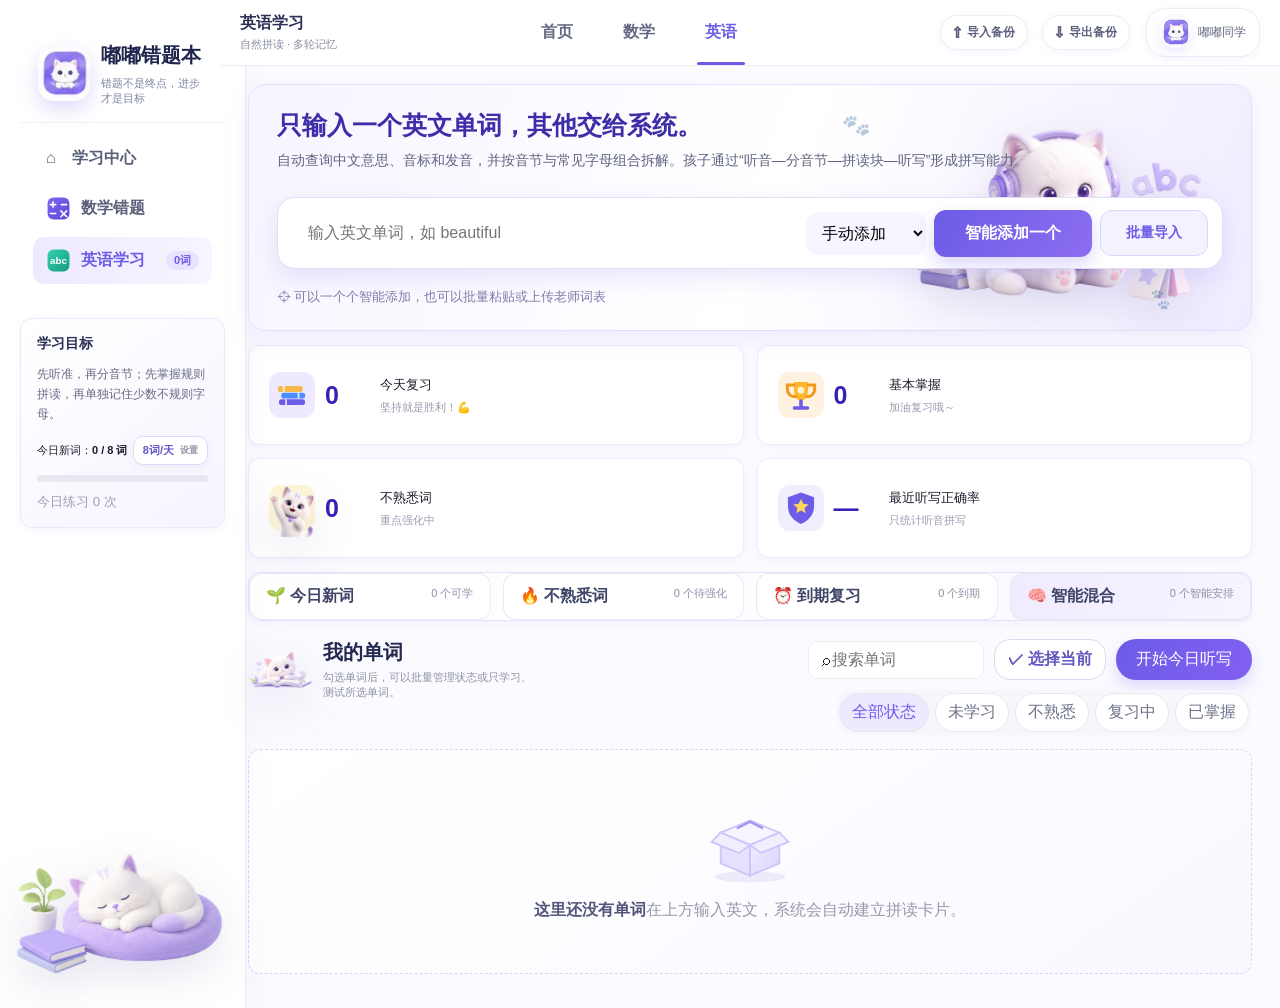
==== commit b0d9b310: "更新单词卡资源缓存版本" ====
--- a/english.html
+++ b/english.html
@@ -19,7 +19,7 @@
   <link rel="stylesheet" href="responsive.css">
   <link rel="stylesheet" href="profile.css">
   <link rel="stylesheet" href="reliability.css">
-  <link rel="stylesheet" href="english-selection.css?v=20260721-1">
+  <link rel="stylesheet" href="english-selection.css?v=20260721-2">
   <link rel="stylesheet" href="asset-polish.css?v=20260721-6">
   <link rel="stylesheet" href="illustrations.css?v=20260721-6">
 </head>
@@ -65,7 +65,7 @@
 <div class="lookup" id="lookupSheet" onclick="if(event.target===this)closeLookup()"><section class="sheet"><div class="sheet-head"><h2>自动识别结果</h2><button class="close" aria-label="关闭" onclick="closeLookup()">✕</button></div><div class="sheet-body" id="lookupBody"></div></section></div>
 <div class="study" id="studyPage"><div class="study-top"><button class="ghost" onclick="confirmExitStudy()">返回</button><div class="study-title" id="studyTitle">单词学习</div><div class="progress"><i id="progressBar"></i></div><span id="counter"></span></div><div class="study-body"><div class="flash"><div class="phase" id="phaseLabel"></div><div id="activityArea"></div></div></div></div>
 <div class="toast" id="toast"></div>
-<script src="english-core.js"></script>
+<script src="english-core.js?v=20260721-2"></script>
 <script src="english-actions.js"></script>
 <script src="data-transfer.js"></script>
 <script src="profile-progress.js"></script>
--- a/english-selection.css
+++ b/english-selection.css
@@ -0,0 +1,19 @@
+.word-batch-bar{display:none;position:sticky;top:0;z-index:20;align-items:center;gap:9px;margin:0 0 14px;padding:12px 14px;border:1px solid #dcd5fb;border-radius:15px;background:rgba(250,248,255,.97);box-shadow:0 10px 28px rgba(80,62,155,.14);backdrop-filter:blur(12px)}
+.word-batch-bar.open{display:flex}
+.word-batch-summary{min-width:210px;margin-right:auto}.word-batch-summary b,.word-batch-summary span{display:block}.word-batch-summary b{font-size:14px;color:#4f42b7}.word-batch-summary span{margin-top:4px;color:#85899e;font-size:10px}
+.word-batch-bar button,.word-batch-bar select{min-height:39px;border:0;border-radius:11px;padding:9px 13px;font-size:12px;font-weight:700;white-space:nowrap}
+.word-batch-bar select,.word-batch-bar .batch-secondary{border:1px solid #ddd9ef;background:#fff;color:#565a72}
+.word-batch-bar .batch-study{background:#e7f7f1;color:#16896e}.word-batch-bar .batch-test{background:linear-gradient(90deg,#7052ed,#8c60eb);color:#fff}
+.select-visible-btn{border:1px solid #ddd9ef;background:#fff;color:#6358be;border-radius:16px;padding:9px 13px;font-weight:700;white-space:nowrap}
+.card{position:relative;transition:border-color .16s,box-shadow .16s,transform .16s}.card.selected{border-color:#8068ed;box-shadow:0 0 0 2px rgba(112,79,241,.12),0 10px 24px rgba(84,61,178,.1)}
+.word-select{position:absolute;z-index:3;right:12px;top:43px;display:flex;align-items:center;gap:5px;cursor:pointer;color:#74798f;font-size:10px}.word-select input{position:absolute;opacity:0;pointer-events:none}.word-select span{width:20px;height:20px;border:1.5px solid #cfcde0;border-radius:7px;background:#fff;display:grid;place-items:center;box-shadow:0 2px 6px rgba(44,42,76,.06)}.word-select span:after{content:'✓';color:#fff;font-size:13px;font-weight:900;opacity:0;transform:scale(.6);transition:.14s}.word-select input:checked+span{border-color:#7052ed;background:#7052ed}.word-select input:checked+span:after{opacity:1;transform:scale(1)}.word-select em{font-style:normal}.card .source{margin-right:0}
+@media(max-width:1000px){.word-batch-bar{flex-wrap:wrap}.word-batch-summary{width:100%;min-width:0}.word-batch-bar button,.word-batch-bar select{flex:1 1 auto}}
+@media(max-width:680px){.word-batch-bar{top:0;margin:0 -2px 10px;padding:10px;gap:7px;border-radius:13px}.word-batch-summary span{display:none}.word-batch-bar button,.word-batch-bar select{min-height:42px;padding:8px 9px}.word-batch-bar .batch-study,.word-batch-bar .batch-test{flex-basis:calc(50% - 4px)}.select-visible-btn{flex:1 1 calc(50% - 4px);min-height:42px}.word-select{top:42px;right:10px}.word-select em{display:none}.word-select span{width:24px;height:24px}.card-head{padding-right:42px}}
+
+/* 单词卡操作：四项始终保持同一行 */
+.actions{grid-template-columns:repeat(4,minmax(0,1fr))}
+.actions>button,.actions>.card-status-select{min-width:0}
+.actions .card-status-select{width:100%;border:0;border-left:1px solid var(--line);border-radius:0;background:#fff;color:#6253d8;padding:10px 1px;font-size:10px;text-align:center;text-align-last:center;cursor:pointer;outline:0}
+.actions .card-status-select:focus{background:#f5f2ff;color:#543fd4}
+.actions .delete-word{display:block;color:#a66b72}
+@media(max-width:360px){.actions button,.actions .card-status-select{font-size:9px;padding-left:0;padding-right:0}}
